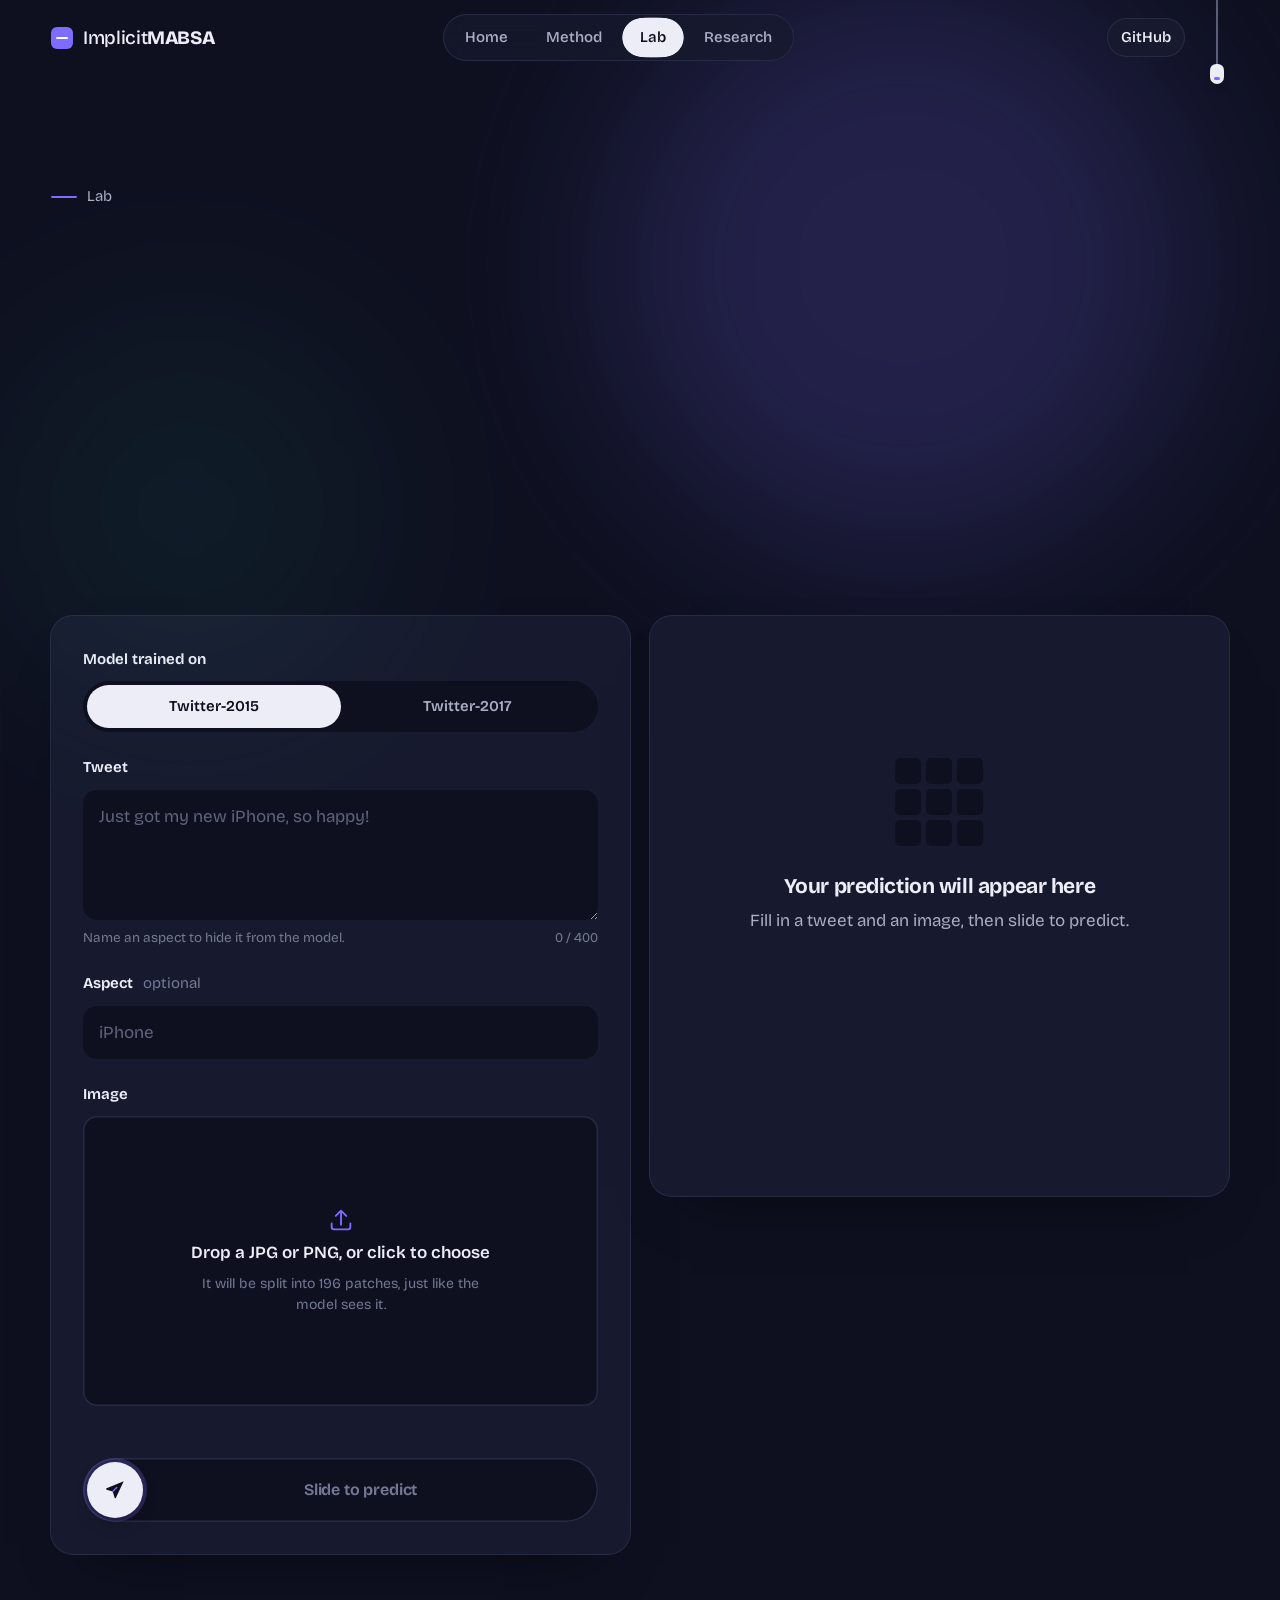
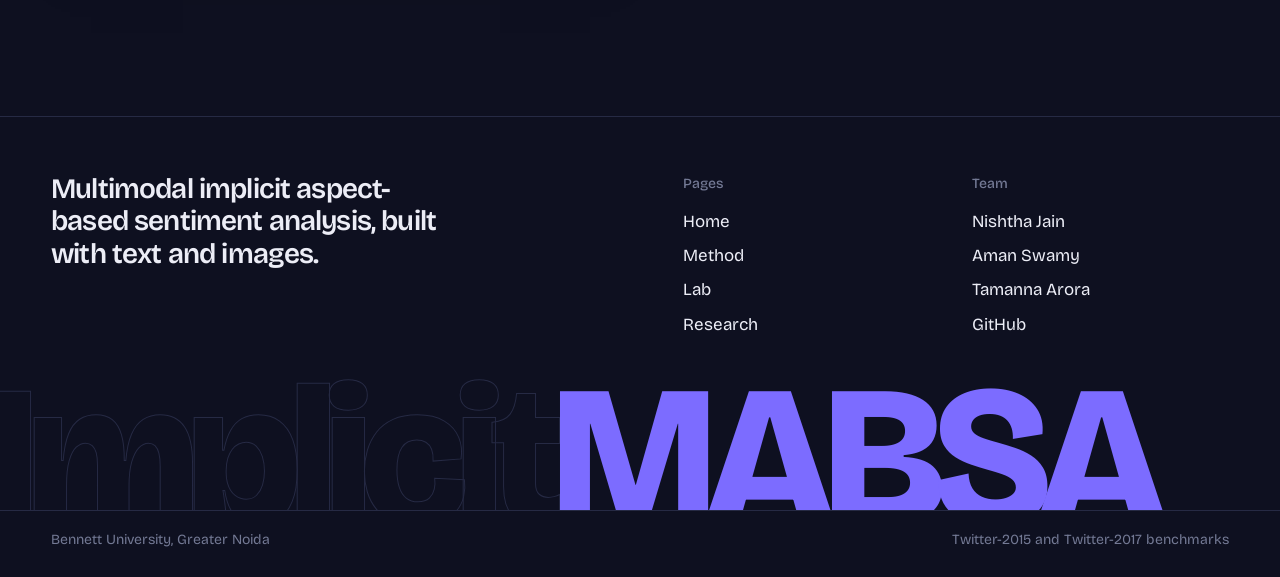
==== app/web/lab.html @ a0cb3e5f "Turn the web UI into a four-page site Home, Method, Lab and Research pages share one stylesheet and " ====
<!doctype html>
<html lang="en">
<head>
  <meta charset="utf-8">
  <meta name="viewport" content="width=device-width, initial-scale=1">
  <title>Lab — ImplicitMABSA</title>
  <meta name="description" content="Run the ImplicitMABSA models on your own tweet and photo.">
  <link rel="preconnect" href="https://fonts.googleapis.com">
  <link rel="preconnect" href="https://fonts.gstatic.com" crossorigin>
  <link href="https://fonts.googleapis.com/css2?family=Bricolage+Grotesque:opsz,wght@12..96,300..800&family=JetBrains+Mono:wght@400;600&display=swap" rel="stylesheet">
  <link rel="stylesheet" href="style.css">
  <script>
    (function () {
      var d = document.documentElement; d.classList.add('js');
      try { if (localStorage.getItem('imabsa-theme') === 'light') d.dataset.theme = 'light'; } catch (e) {}
      try {
        if (!matchMedia('(prefers-reduced-motion: reduce)').matches &&
            (sessionStorage.getItem('imabsa-nav') || !sessionStorage.getItem('imabsa-seen'))) d.classList.add('arriving');
      } catch (e) {}
    })();
  </script>
  <link rel="icon" href="data:image/svg+xml,%3Csvg xmlns='http://www.w3.org/2000/svg' viewBox='0 0 16 16'%3E%3Crect width='16' height='16' rx='3' fill='%237C6CFF'/%3E%3Crect x='3' y='7' width='10' height='2' fill='white'/%3E%3C/svg%3E">
</head>
<body data-page="lab">
  <div class="curtain" id="curtain" aria-hidden="true"></div>
  <div class="curtain-label" aria-hidden="true"><strong id="curtainName">Lab</strong><span id="curtainSub">reading 196 patches</span></div>

  <svg width="0" height="0" style="position:absolute" aria-hidden="true">
    <filter id="goo"><feGaussianBlur in="SourceGraphic" stdDeviation="6" result="b"/><feColorMatrix in="b" mode="matrix" values="1 0 0 0 0  0 1 0 0 0  0 0 1 0 0  0 0 0 20 -9" result="g"/><feComposite in="SourceGraphic" in2="g" operator="atop"/></filter>
  </svg>

  <header class="bar">
    <a class="wordmark" href="index.html" aria-label="ImplicitMABSA home"><span class="wordmark-mark" aria-hidden="true"></span><span>Implicit<b>MABSA</b></span></a>
    <nav class="bar-nav" id="nav" aria-label="Pages">
      <div class="goo" aria-hidden="true"><i class="blob blob-a"></i><i class="blob blob-b"></i></div>
      <a href="index.html" data-page="home">Home</a>
      <a href="method.html" data-page="method">Method</a>
      <a href="lab.html" data-page="lab">Lab</a>
      <a href="research.html" data-page="research">Research</a>
    </nav>
    <div class="bar-end">
      <a class="bar-gh" href="https://github.com/Nishtha027/ImplicitMABSA" target="_blank" rel="noopener">GitHub</a>
      <button class="menu-btn" id="menuBtn" type="button" aria-label="Open menu" aria-expanded="false" aria-controls="mobileMenu"><i></i><i></i><i></i></button>
    </div>
    <button class="cord" id="cord" type="button" aria-label="Switch theme">
      <svg class="cord-line" width="40" height="120" viewBox="0 0 40 120" aria-hidden="true"><path id="cordPath" d="M20 0 L20 70"/></svg>
      <span class="cord-knob" id="cordKnob" aria-hidden="true"></span>
    </button>
  </header>
  <div class="mobile-menu" id="mobileMenu" hidden>
    <a href="index.html" data-page="home">Home</a>
    <a href="method.html" data-page="method">Method</a>
    <a href="lab.html" data-page="lab">Lab</a>
    <a href="research.html" data-page="research">Research</a>
    <a href="https://github.com/Nishtha027/ImplicitMABSA" target="_blank" rel="noopener">GitHub</a>
    <button type="button" class="mm-theme" id="mmTheme">Switch theme</button>
  </div>

  <main>
    <section class="page-head wrap">
      <div class="aurora" aria-hidden="true"><i></i><i></i></div>
      <div class="lab-head">
        <div>
          <span class="kicker">Lab</span>
          <h1 class="display reveal"><span class="ln"><span>Try it on</span></span><span class="ln"><span>your tweet.</span></span></h1>
          <p class="lede rise">Paste a tweet, add the photo that came with it, and optionally name what it is about. Or pick an example card to fill everything in.</p>
        </div>
        <div class="rise">
          <div class="fan" id="fan" role="list" aria-label="Example tweets"></div>
          <p class="fan-caption">Examples, click one</p>
        </div>
      </div>
    </section>

    <section class="wrap" aria-label="Prediction tool">
      <div class="lab-grid">
        <form class="panel form" id="form" novalidate>
          <fieldset class="field">
            <legend class="field-label">Model trained on</legend>
            <div class="seg" id="seg" role="radiogroup">
              <label><input type="radio" name="dataset" value="twitter2015" checked><span>Twitter-2015</span></label>
              <label><input type="radio" name="dataset" value="twitter2017"><span>Twitter-2017</span></label>
              <i class="seg-thumb" aria-hidden="true"></i>
            </div>
          </fieldset>

          <div class="field">
            <label class="field-label" for="tweet">Tweet</label>
            <div class="tweet-wrap">
              <div class="tweet-mirror" id="tweetMirror" aria-hidden="true"></div>
              <textarea id="tweet" name="tweet" rows="4" maxlength="400" required placeholder="Just got my new iPhone, so happy!"></textarea>
            </div>
            <div class="field-foot">
              <span id="maskHint" class="hint">Name an aspect to hide it from the model.</span>
              <span id="count" class="hint count">0 / 400</span>
            </div>
          </div>

          <div class="field">
            <label class="field-label" for="aspect">Aspect <span class="opt">optional</span></label>
            <input id="aspect" name="aspect" type="text" autocomplete="off" placeholder="iPhone">
          </div>

          <div class="field">
            <span class="field-label" id="imgLabel">Image</span>
            <label class="drop" id="drop" for="image" aria-labelledby="imgLabel">
              <input id="image" name="image" type="file" accept="image/png,image/jpeg" required>
              <div class="drop-empty" id="dropEmpty">
                <svg viewBox="0 0 24 24" width="28" height="28" aria-hidden="true"><path d="M12 16V4m0 0-4.5 4.5M12 4l4.5 4.5M4 15v3a2 2 0 0 0 2 2h12a2 2 0 0 0 2-2v-3" fill="none" stroke="currentColor" stroke-width="1.6" stroke-linecap="round" stroke-linejoin="round"/></svg>
                <span class="drop-main">Drop a JPG or PNG, or click to choose</span>
                <span class="drop-sub">It will be split into 196 patches, just like the model sees it.</span>
              </div>
              <div class="drop-full" id="dropFull" hidden>
                <div class="patches patches-live" id="livePatches"></div>
                <div class="scan" aria-hidden="true"></div>
              </div>
            </label>
            <div class="field-foot">
              <span class="hint" id="fileName"></span>
              <button type="button" class="link-btn" id="clearImg" hidden>Remove image</button>
            </div>
          </div>

          <div class="swipe" id="swipe" role="button" tabindex="0" aria-label="Predict">
            <div class="swipe-fill"></div>
            <span class="swipe-text" id="swipeText">Slide to predict</span>
            <div class="swipe-knob" id="swipeKnob">
              <svg class="plane" id="plane" viewBox="0 0 24 24" width="22" height="22" aria-hidden="true">
                <path d="M21.5 2.5 2.8 10.2c-.7.3-.7 1.3.1 1.5l6.6 2 2 6.6c.2.8 1.2.9 1.5.1L21.5 2.5Z" fill="currentColor"/>
                <path d="m9.5 13.7 4.4-4.4" stroke="var(--ultra)" stroke-width="1.6" stroke-linecap="round"/>
              </svg>
            </div>
          </div>
          <button type="submit" class="sr-only" tabindex="-1">Predict</button>
          <p class="form-error" id="formError" role="alert" hidden></p>
        </form>

        <section class="panel results" id="results" aria-live="polite" aria-labelledby="resTitle">
          <h2 id="resTitle" class="sr-only">Prediction</h2>
          <div class="state state-empty" id="stEmpty">
            <div class="empty-art" aria-hidden="true"><span></span><span></span><span></span><span></span><span></span><span></span><span></span><span></span><span></span></div>
            <p class="empty-title">Your prediction will appear here</p>
            <p class="empty-sub">Fill in a tweet and an image, then slide to predict.</p>
          </div>
          <div class="state state-loading" id="stLoading" hidden>
            <div class="ring-wrap">
              <svg class="ring" viewBox="0 0 120 120" aria-hidden="true"><circle class="ring-bg" cx="60" cy="60" r="52"/><circle class="ring-fg" id="ringFg" cx="60" cy="60" r="52"/></svg>
              <span class="ring-pct" id="ringPct">0%</span>
            </div>
            <ul class="checklist" id="checklist">
              <li><svg viewBox="0 0 24 24" aria-hidden="true"><circle cx="12" cy="12" r="10"/><path d="m7.5 12.5 3 3 6-6.5"/></svg>Hiding the aspect</li>
              <li><svg viewBox="0 0 24 24" aria-hidden="true"><circle cx="12" cy="12" r="10"/><path d="m7.5 12.5 3 3 6-6.5"/></svg>Reading the words</li>
              <li><svg viewBox="0 0 24 24" aria-hidden="true"><circle cx="12" cy="12" r="10"/><path d="m7.5 12.5 3 3 6-6.5"/></svg>Reading 196 image patches</li>
              <li><svg viewBox="0 0 24 24" aria-hidden="true"><circle cx="12" cy="12" r="10"/><path d="m7.5 12.5 3 3 6-6.5"/></svg>Fusing and predicting</li>
            </ul>
          </div>
          <div class="state state-error" id="stError" hidden>
            <p class="error-title">The prediction did not go through</p>
            <p class="error-msg" id="errMsg"></p>
            <button type="button" class="btn btn-quiet" id="retry" data-magnetic><span>Try again</span></button>
          </div>
          <div class="state state-done" id="stDone" hidden>
            <div class="seen">
              <span class="res-label">What the model read</span>
              <p class="seen-text" id="seenText"></p>
              <p class="seen-note" id="seenNote"></p>
            </div>
            <div class="verdict">
              <div class="verdict-main">
                <span class="res-label">Sentiment toward the aspect</span>
                <p class="verdict-word" id="sentWord">positive</p>
                <p class="verdict-conf" id="sentConf"></p>
              </div>
              <div class="bars" id="sentBars"></div>
            </div>
            <div class="verdict">
              <div class="verdict-main">
                <span class="res-label">Type of the hidden aspect</span>
                <p class="verdict-word verdict-word-sm" id="typeWord">person</p>
                <p class="verdict-conf" id="typeConf"></p>
              </div>
              <div class="bars" id="typeBars"></div>
            </div>
            <dl class="models" id="modelsInfo"></dl>
          </div>
        </section>
      </div>
    </section>
  </main>

  <footer class="foot">
    <div class="foot-top wrap">
      <p class="foot-lede">Multimodal implicit aspect-based sentiment analysis, built with text and images.</p>
      <div><h4>Pages</h4><ul><li><a href="index.html">Home</a></li><li><a href="method.html">Method</a></li><li><a href="lab.html">Lab</a></li><li><a href="research.html">Research</a></li></ul></div>
      <div><h4>Team</h4><ul><li>Nishtha Jain</li><li>Aman Swamy</li><li>Tamanna Arora</li><li><a href="https://github.com/Nishtha027/ImplicitMABSA" target="_blank" rel="noopener">GitHub</a></li></ul></div>
    </div>
    <span class="foot-word" aria-hidden="true">Implicit<b>MABSA</b></span>
    <div class="foot-base wrap"><span>Bennett University, Greater Noida</span><span>Twitter-2015 and Twitter-2017 benchmarks</span></div>
  </footer>

  <script src="script.js"></script>
</body>
</html>
---- app/web/style.css ----
/* ImplicitMABSA — web UI (multi-page)
   Dark ink by default, fog-paper light theme, one ultramarine "mask" colour, three sentiment colours. */
:root {
  --fog: #0E1020;
  --fog-2: #121427;
  --paper: #171A2E;
  --ink: #ECEDF6;
  --on-ink: #0E1020;
  --ink-2: #A9ADC4;
  --ink-3: #737994;
  --line: #262A44;
  --ultra: #7C6CFF;
  --ultra-deep: #3D2BFF;
  --ultra-soft: rgba(124, 108, 255, .18);
  --pos: #2CC79F;
  --neu: #80869F;
  --neg: #FF6B6F;
  --neg-soft: rgba(255, 107, 111, .12);
  --patch-void: #1E2138;
  --glow: rgba(124, 108, 255, .35);
  --shadow: 0 30px 60px -40px rgba(0, 0, 0, .8);

  --font: "Bricolage Grotesque", ui-sans-serif, system-ui, -apple-system, "Segoe UI", sans-serif;
  --mono: "JetBrains Mono", ui-monospace, "Cascadia Code", Consolas, monospace;
  --r-lg: 22px;
  --r-md: 14px;
  --r-sm: 8px;
  --ease: cubic-bezier(.2, .8, .2, 1);
  --ease-io: cubic-bezier(.76, 0, .24, 1);
  --spring: cubic-bezier(.34, 1.56, .64, 1);
  --gutter: clamp(18px, 4vw, 64px);
  --maxw: 1440px;
  color-scheme: dark;
}
:root[data-theme="light"] {
  --fog: #ECEEF3;
  --fog-2: #E3E6EE;
  --paper: #FFFFFF;
  --ink: #14172B;
  --on-ink: #FFFFFF;
  --ink-2: #555B74;
  --ink-3: #8A90A6;
  --line: #D9DDE7;
  --ultra: #3D2BFF;
  --ultra-soft: #E6E3FF;
  --pos: #0E9F7E;
  --neu: #8A90A6;
  --neg: #E5484D;
  --neg-soft: #FDF0F0;
  --patch-void: #F1F2F7;
  --glow: rgba(61, 43, 255, .18);
  --shadow: 0 30px 60px -45px rgba(20, 23, 43, .35);
  color-scheme: light;
}

*, *::before, *::after { box-sizing: border-box; }
[hidden] { display: none !important; }
html { scroll-behavior: smooth; -webkit-text-size-adjust: 100%; }
body {
  margin: 0; font-family: var(--font); font-size: 17px; line-height: 1.55;
  color: var(--ink); background: var(--fog); -webkit-font-smoothing: antialiased; overflow-x: hidden;
}
::selection { background: var(--ultra); color: #fff; }
a { color: inherit; }
button { font: inherit; color: inherit; }
.sr-only { position: absolute; width: 1px; height: 1px; overflow: hidden; clip: rect(0 0 0 0); white-space: nowrap; }
:focus-visible { outline: 2px solid var(--ultra); outline-offset: 3px; border-radius: 6px; }
main { overflow-x: clip; } /* clip the drifting glow without breaking sticky panels */
.wrap { max-width: var(--maxw); margin: 0 auto; padding-left: var(--gutter); padding-right: var(--gutter); }

/* theme switch: eclipse reveal */
::view-transition-old(root), ::view-transition-new(root) { animation: none; mix-blend-mode: normal; }
::view-transition-new(root) { z-index: 2; }

@keyframes jelly { 0% { transform: scale(1, 1); } 30% { transform: scale(1.12, .88); } 45% { transform: scale(.92, 1.08); } 65% { transform: scale(1.04, .96); } 100% { transform: scale(1, 1); } }
.jelly { animation: jelly .55s var(--ease); }
@keyframes fade { from { opacity: 0; transform: translateY(14px); } to { opacity: 1; transform: none; } }

/* ambient glow, slowly drifting behind each page hero */
.aurora { position: absolute; inset: -20% -10% auto; height: 120vh; pointer-events: none; z-index: 0; overflow: hidden; }
.aurora i { position: absolute; border-radius: 50%; filter: blur(90px); opacity: .55; background: var(--glow); }
.aurora i:nth-child(1) { width: 46vw; height: 46vw; left: 48%; top: 8%; animation: drift 22s ease-in-out infinite alternate; }
.aurora i:nth-child(2) { width: 30vw; height: 30vw; left: 8%; top: 40%; background: rgba(44, 199, 159, .12); animation: drift 28s ease-in-out infinite alternate-reverse; }
@keyframes drift { to { transform: translate(-8vw, 6vh) scale(1.15); } }

/* ---------- page curtain: the screen dissolves into 196 patches ---------- */
.curtain { position: fixed; inset: 0; z-index: 100; pointer-events: none; display: grid; grid-template-columns: repeat(14, 1fr); grid-template-rows: repeat(14, 1fr); }
.curtain i { background: var(--ultra-deep); transform: scale(0); transition: transform .5s var(--ease-io); transition-delay: var(--d, 0s); }
:root[data-theme="light"] .curtain i { background: var(--ultra); }
.curtain i:nth-child(3n) { background-color: color-mix(in srgb, var(--ultra-deep) 88%, #000); }
.curtain.cover i, html.arriving .curtain i { transform: scale(1.04); }
html.arriving .curtain i { transition: none; }
html.arriving .curtain { background: var(--ultra-deep); }
:root[data-theme="light"].arriving .curtain { background: var(--ultra); }
.curtain-label {
  position: fixed; inset: 0; z-index: 101; display: grid; place-content: center; justify-items: center; gap: 12px;
  color: #fff; pointer-events: none; opacity: 0; transition: opacity .3s;
}
.curtain.cover + .curtain-label, html.arriving .curtain-label { opacity: 1; }
.curtain-label strong { font-size: clamp(3rem, 9vw, 8rem); line-height: 1; letter-spacing: -.05em; font-weight: 760; }
.curtain-label span { font-family: var(--mono); font-size: 14px; opacity: .75; font-variant-numeric: tabular-nums; }
html.covering, html.arriving { overflow: hidden; }

/* ---------- top bar ---------- */
.bar {
  position: fixed; top: 0; left: 0; right: 0; z-index: 50;
  display: grid; grid-template-columns: 1fr auto 1fr; align-items: center; gap: 16px;
  padding: 14px calc(var(--gutter) + 44px) 14px var(--gutter);
  transition: background .3s, border-color .3s, transform .5s var(--ease);
  border-bottom: 1px solid transparent;
}
.bar.scrolled { background: color-mix(in srgb, var(--fog) 78%, transparent); backdrop-filter: saturate(1.4) blur(16px); -webkit-backdrop-filter: saturate(1.4) blur(16px); border-bottom-color: var(--line); }
.bar.hide { transform: translateY(-110%); }
.wordmark { display: inline-flex; align-items: center; gap: 10px; text-decoration: none; font-size: 19px; letter-spacing: -.02em; font-weight: 500; justify-self: start; }
.wordmark b { font-weight: 800; }
.wordmark-mark { width: 22px; height: 22px; border-radius: 6px; background: var(--ultra); position: relative; flex: none; transition: transform .6s var(--spring); }
.wordmark:hover .wordmark-mark { transform: rotate(90deg); }
.wordmark-mark::after { content: ""; position: absolute; left: 5px; right: 5px; top: 10px; height: 2px; background: #fff; border-radius: 2px; }

.bar-nav { position: relative; display: flex; gap: 2px; padding: 4px; border-radius: 999px; background: color-mix(in srgb, var(--paper) 70%, transparent); box-shadow: inset 0 0 0 1px var(--line); backdrop-filter: blur(12px); -webkit-backdrop-filter: blur(12px); }
.bar-nav a { position: relative; z-index: 1; text-decoration: none; font-size: 15px; font-weight: 550; color: var(--ink-2); padding: 8px 18px; border-radius: 999px; transition: color .35s var(--ease); white-space: nowrap; }
.bar-nav a:hover { color: var(--ink); }
.bar-nav a.lit { color: var(--on-ink); }
.goo { position: absolute; inset: 0; filter: url(#goo); pointer-events: none; }
.blob { position: absolute; top: 4px; height: calc(100% - 8px); left: var(--x, 0); width: var(--w, 0); border-radius: 999px; background: var(--ink); opacity: var(--o, 0); }
.blob-a { transition: left .45s var(--spring), width .45s var(--spring), opacity .3s; }
.blob-b { transition: left .8s var(--ease) .05s, width .8s var(--ease) .05s, opacity .3s; }

.bar-end { justify-self: end; display: flex; align-items: center; gap: 8px; }
.bar-gh { text-decoration: none; font-size: 15px; font-weight: 550; padding: 8px 14px; border-radius: 999px; background: var(--paper); box-shadow: inset 0 0 0 1px var(--line); transition: box-shadow .2s; }
.bar-gh:hover { box-shadow: inset 0 0 0 1px var(--ink); }

.menu-btn { display: none; position: relative; width: 42px; height: 42px; border: 0; border-radius: 50%; background: var(--paper); box-shadow: inset 0 0 0 1px var(--line); cursor: pointer; }
.menu-btn i { position: absolute; left: 12px; right: 12px; height: 2px; border-radius: 2px; background: var(--ink); transition: transform .45s var(--spring), opacity .2s, top .3s var(--ease); }
.menu-btn i:nth-child(1) { top: 14px; } .menu-btn i:nth-child(2) { top: 20px; } .menu-btn i:nth-child(3) { top: 26px; }
.menu-btn[aria-expanded="true"] i:nth-child(1) { top: 20px; transform: rotate(45deg); }
.menu-btn[aria-expanded="true"] i:nth-child(2) { opacity: 0; transform: scaleX(0); }
.menu-btn[aria-expanded="true"] i:nth-child(3) { top: 20px; transform: rotate(-45deg); }
.mobile-menu { position: fixed; z-index: 49; top: 70px; left: 12px; right: 12px; padding: 10px; display: grid; gap: 2px; border-radius: var(--r-lg); background: var(--paper); box-shadow: 0 0 0 1px var(--line), var(--shadow); transform-origin: top right; animation: menuIn .4s var(--spring); }
@keyframes menuIn { from { opacity: 0; transform: scale(.9) translateY(-8px); } }
.mobile-menu a, .mm-theme { display: block; text-align: left; text-decoration: none; padding: 14px 16px; border-radius: var(--r-md); font-size: 20px; font-weight: 600; letter-spacing: -.02em; background: none; border: 0; cursor: pointer; }
.mobile-menu a:hover, .mm-theme:hover { background: var(--fog); }
.mobile-menu a.lit { color: var(--ultra); }

/* pull cord lamp */
.cord { position: absolute; top: 0; right: calc(var(--gutter) - 8px); width: 40px; height: 120px; padding: 0; border: 0; background: none; cursor: grab; touch-action: none; }
.cord:active { cursor: grabbing; }
.cord-line { position: absolute; inset: 0; overflow: visible; pointer-events: none; }
.cord-line path { fill: none; stroke: var(--ink-3); stroke-width: 1.5; stroke-linecap: round; }
.cord-knob { position: absolute; left: 13px; top: 0; width: 14px; height: 20px; border-radius: 7px 7px 8px 8px; background: var(--ink); box-shadow: 0 4px 10px -2px rgba(0, 0, 0, .3); transform: translateY(64px); pointer-events: none; }
.cord-knob::after { content: ""; position: absolute; left: 4px; right: 4px; bottom: 4px; height: 3px; border-radius: 2px; background: var(--ultra); }
.cord:focus-visible { outline: none; }
.cord:focus-visible .cord-knob { outline: 2px solid var(--ultra); outline-offset: 3px; }

/* ---------- buttons ---------- */
.btn { position: relative; display: inline-flex; align-items: center; justify-content: center; gap: 10px; font: 600 16px/1 var(--font); letter-spacing: -.01em; padding: 17px 26px; border-radius: 999px; border: 0; cursor: pointer; text-decoration: none; transition: box-shadow .3s, background .2s, color .3s; will-change: transform; }
.btn > span { display: inline-block; transition: transform .3s var(--ease); pointer-events: none; }
.btn-primary { background: var(--ink); color: var(--on-ink); box-shadow: 0 10px 40px -12px var(--glow); isolation: isolate; overflow: hidden; }
.btn-primary::before { content: ""; position: absolute; inset: 0; z-index: -1; background: var(--ultra); transform: scale(0); border-radius: 50%; transition: transform .5s var(--ease); }
.btn-primary:hover::before { transform: scale(1.6); }
.btn-primary:hover { color: #fff; }
.btn-quiet { background: transparent; color: var(--ink); box-shadow: inset 0 0 0 1.5px var(--line); }
.btn-quiet:hover { box-shadow: inset 0 0 0 1.5px var(--ink); }
.arrow { width: 18px; height: 18px; flex: none; }

/* ---------- type ---------- */
.display { margin: 0; font-weight: 750; letter-spacing: -.045em; line-height: .94; font-variation-settings: "opsz" 96; }
.section-title { margin: 0 0 18px; font-size: clamp(2.2rem, 4.6vw, 4.2rem); line-height: 1; letter-spacing: -.04em; font-weight: 730; max-width: 16ch; }
.lede { color: var(--ink-2); font-size: clamp(17px, 1.3vw, 20px); max-width: 52ch; margin: 0; }
.kicker { display: inline-flex; align-items: center; gap: 10px; font-size: 15px; color: var(--ink-2); margin-bottom: 22px; }
.kicker::before { content: ""; width: 26px; height: 2px; border-radius: 2px; background: var(--ultra); }

/* split-line reveal for big titles */
.reveal .ln { display: block; overflow: hidden; padding-bottom: .08em; margin-bottom: -.08em; }
.reveal .ln > span { display: inline-block; transform: translateY(105%); transition: transform 1s var(--ease); }
.reveal.in .ln > span { transform: none; }
.reveal .ln:nth-child(2) > span { transition-delay: .08s; }
.reveal .ln:nth-child(3) > span { transition-delay: .16s; }
.rise { opacity: 0; transform: translateY(24px); transition: opacity .9s var(--ease), transform .9s var(--ease); }
.rise.in { opacity: 1; transform: none; }

/* ---------- page heads (inner pages) ---------- */
.page-head { position: relative; padding-top: clamp(130px, 20vh, 200px); padding-bottom: clamp(40px, 8vh, 80px); }
.page-head .display { font-size: clamp(3rem, 8vw, 8.4rem); max-width: 12ch; position: relative; z-index: 1; }
.page-head .lede { margin-top: 28px; position: relative; z-index: 1; }

/* ---------- HOME: hero ---------- */
.hero { position: relative; min-height: 100svh; display: flex; flex-direction: column; justify-content: center; padding-top: 100px; }
.hero-grid { position: relative; z-index: 1; display: grid; grid-template-columns: minmax(0, 1.2fr) minmax(0, .8fr); gap: clamp(32px, 5vw, 96px); align-items: center; width: 100%; }
.hero-title { font-size: clamp(3rem, 5.7vw, 7rem); margin: 0 0 30px; }
.hero-title .ln { white-space: nowrap; }
.mask-word { display: inline-block; position: relative; min-width: 3.2ch; padding: 0 .14em; margin: 0 .02em; border-radius: .14em; color: var(--ultra); font-family: var(--mono); font-weight: 600; font-size: .74em; letter-spacing: -.04em; vertical-align: .08em; background: var(--ultra-soft); box-shadow: inset 0 0 0 .04em var(--ultra); transition: background .35s, color .35s; }
.mask-word.is-masked { background: var(--ultra); color: #fff; }
.hero-lede { max-width: 44ch; font-size: clamp(17px, 1.3vw, 20px); color: var(--ink-2); margin: 0 0 38px; }
.hero-actions { display: flex; gap: 12px; flex-wrap: wrap; }
.hero-foot { position: relative; z-index: 1; display: flex; justify-content: space-between; align-items: end; gap: 24px; margin-top: clamp(40px, 7vh, 80px); padding-bottom: 32px; color: var(--ink-3); font-size: 14px; }
.scroll-cue { display: inline-flex; align-items: center; gap: 12px; }
.scroll-cue i { width: 22px; height: 34px; border-radius: 12px; box-shadow: inset 0 0 0 1.5px var(--ink-3); position: relative; }
.scroll-cue i::after { content: ""; position: absolute; left: 50%; top: 7px; width: 3px; height: 7px; margin-left: -1.5px; border-radius: 2px; background: var(--ultra); animation: cue 1.8s var(--ease) infinite; }
@keyframes cue { 0% { transform: translateY(0); opacity: 1; } 70% { transform: translateY(12px); opacity: 0; } 100% { opacity: 0; } }
.js .hero .rise { transition-delay: .5s; }
.js .hero .hero-actions.rise { transition-delay: .65s; }

/* demo card */
.demo { margin: 0; justify-self: end; width: 100%; max-width: 460px; perspective: 1200px; }
.demo-card { background: color-mix(in srgb, var(--paper) 92%, transparent); border-radius: var(--r-lg); padding: 20px; box-shadow: 0 0 0 1px var(--line), 0 50px 100px -40px rgba(0, 0, 0, .55), 0 0 80px -30px var(--glow); transform-style: preserve-3d; transition: transform .6s var(--ease); backdrop-filter: blur(8px); }
.demo figcaption { margin-top: 14px; font-size: 13px; color: var(--ink-3); text-align: center; }
.demo-head { display: flex; align-items: center; gap: 10px; margin-bottom: 12px; }
.avatar { width: 38px; height: 38px; border-radius: 50%; background: conic-gradient(from 200deg, #F7C948, #E5484D, #3D2BFF, #0E9F7E, #F7C948); flex: none; }
.demo-name { font-weight: 700; font-size: 15px; line-height: 1.2; }
.demo-handle { color: var(--ink-3); font-size: 14px; line-height: 1.2; }
.demo-tweet { min-height: 3.2em; margin: 0 0 14px; font-size: 17px; line-height: 1.45; }
.caret { display: inline-block; width: 2px; height: 1.05em; background: var(--ultra); vertical-align: -.15em; margin-left: 1px; animation: blink 1s steps(1) infinite; }
@keyframes blink { 50% { opacity: 0; } }
.aspect-span { border-radius: 6px; padding: 0 2px; transition: background .3s, box-shadow .3s; }
.aspect-span.is-target { background: var(--ultra-soft); box-shadow: inset 0 -2px 0 var(--ultra); }
.tok-mask, .mask-chip { display: inline-block; font-family: var(--mono); font-size: .82em; font-weight: 600; color: #fff; background: var(--ultra); padding: .05em .45em; border-radius: 6px; vertical-align: .05em; }
.mask-chip { animation: pop .5s var(--spring); }
@keyframes pop { from { transform: scale(.4); opacity: 0; } to { transform: none; opacity: 1; } }
.demo-photo { position: relative; border-radius: var(--r-md); overflow: hidden; aspect-ratio: 1; background: var(--patch-void); }
.patches { position: absolute; inset: 0; display: grid; grid-template-columns: repeat(14, 1fr); grid-template-rows: repeat(14, 1fr); transition: gap .6s var(--ease); }
.patch { border-radius: 1px; transform: translate(var(--dx, 0), var(--dy, 0)) rotate(var(--rot, 0)) scale(var(--s, 1)); opacity: var(--o, 1); transition: transform 1.1s var(--ease), opacity .8s var(--ease), filter .4s; transition-delay: var(--d, 0s); }
.patch-void { background: var(--patch-void); }
.patches.scatter .patch { --dx: var(--sx); --dy: var(--sy); --rot: var(--sr); --s: .3; --o: 0; }
.patches.gridded { gap: 2px; }
.patch.hot { filter: brightness(1.18) saturate(1.2); box-shadow: inset 0 0 0 2px var(--ultra); }
.scan { position: absolute; left: 0; right: 0; top: 0; height: 30%; background: linear-gradient(to bottom, transparent, rgba(124, 108, 255, .3) 70%, rgba(124, 108, 255, .95) 98%, transparent); transform: translateY(-110%); opacity: 0; pointer-events: none; }
.scanning .scan { opacity: 1; animation: sweep 1.6s var(--ease) infinite; }
@keyframes sweep { to { transform: translateY(380%); } }
.demo-out { margin-top: 16px; display: grid; gap: 8px; }
.demo-row { display: grid; grid-template-columns: 70px 1fr 40px; align-items: center; gap: 10px; font-size: 14px; color: var(--ink-2); }
.demo-row i { height: 8px; border-radius: 99px; background: var(--fog); overflow: hidden; }
.demo-row b { display: block; height: 100%; width: 0; border-radius: inherit; background: var(--neu); transition: width 1s var(--ease); }
.demo-row:first-child b { background: var(--pos); }
.demo-row:first-child span, .demo-row:first-child em { color: var(--ink); font-weight: 650; }
.demo-row em { font-style: normal; text-align: right; font-variant-numeric: tabular-nums; }
.demo-type { margin-top: 4px; font-size: 14px; color: var(--ink-2); opacity: 0; transform: translateY(6px); transition: .6s var(--ease); }
.demo-type strong { color: var(--ultra); }
.demo-out.show .demo-type { opacity: 1; transform: none; }

/* ---------- HOME: marquee of masked tweets ---------- */
.marquee { position: relative; padding: 28px 0; border-top: 1px solid var(--line); border-bottom: 1px solid var(--line); overflow: hidden; display: grid; gap: 14px; mask-image: linear-gradient(90deg, transparent, #000 10%, #000 90%, transparent); -webkit-mask-image: linear-gradient(90deg, transparent, #000 10%, #000 90%, transparent); }
.marquee-row { display: flex; gap: 14px; width: max-content; animation: slide 60s linear infinite; }
.marquee-row.rev { animation-direction: reverse; animation-duration: 70s; }
.marquee:hover .marquee-row { animation-play-state: paused; }
@keyframes slide { to { transform: translateX(-50%); } }
.mq { display: inline-flex; align-items: center; gap: 8px; padding: 12px 18px; border-radius: 999px; background: var(--paper); box-shadow: inset 0 0 0 1px var(--line); font-size: 16px; white-space: nowrap; color: var(--ink-2); transition: color .3s, box-shadow .3s; }
.mq:hover { color: var(--ink); box-shadow: inset 0 0 0 1px var(--ultra); }
.mq .dot { width: 8px; height: 8px; border-radius: 50%; background: var(--c); }

/* ---------- HOME: statement that lights up word by word ---------- */
.statement { padding-top: clamp(100px, 18vh, 200px); padding-bottom: clamp(100px, 18vh, 200px); }
.lit-text { font-size: clamp(2rem, 4.4vw, 4.4rem); line-height: 1.08; letter-spacing: -.035em; font-weight: 680; max-width: 22ch; margin: 0; }
.lit-text .w { opacity: .14; transition: opacity .25s linear; }
.lit-text .w.on { opacity: 1; }
.lit-text .tok-mask { font-size: .6em; vertical-align: .15em; }

/* ---------- HOME: chapters index ---------- */
.chapters { list-style: none; margin: 48px 0 0; padding: 0; border-top: 1px solid var(--line); }
.chapter-link { position: relative; display: grid; grid-template-columns: 90px minmax(0, 1fr) minmax(0, 1fr) 64px; gap: 24px; align-items: center; padding: clamp(26px, 4vh, 44px) 20px; border-bottom: 1px solid var(--line); text-decoration: none; overflow: hidden; isolation: isolate; }
.chapter-link::before { content: ""; position: absolute; inset: 0; z-index: -1; background: var(--ultra); transform: scaleY(0); transform-origin: bottom; transition: transform .6s var(--ease-io); }
.chapter-link:hover::before, .chapter-link:focus-visible::before { transform: scaleY(1); transform-origin: top; }
.chapter-link:hover, .chapter-link:focus-visible { color: #fff; }
.ch-num { font-family: var(--mono); font-size: 14px; color: var(--ink-3); transition: color .4s; }
.ch-title { font-size: clamp(2.2rem, 5.4vw, 5.2rem); line-height: 1; font-weight: 740; letter-spacing: -.045em; transition: transform .6s var(--ease); }
.ch-desc { color: var(--ink-2); max-width: 36ch; transition: color .4s; }
.chapter-link:hover .ch-num, .chapter-link:hover .ch-desc { color: rgba(255, 255, 255, .85); }
.chapter-link:hover .ch-title { transform: translateX(16px); }
.ch-go { width: 64px; height: 64px; border-radius: 50%; display: grid; place-items: center; box-shadow: inset 0 0 0 1.5px var(--line); transition: transform .6s var(--spring), background .4s, box-shadow .4s, color .4s; }
.chapter-link:hover .ch-go { transform: rotate(-45deg); background: #fff; color: var(--ultra-deep); box-shadow: none; }

/* ---------- CTA band ---------- */
.cta { position: relative; margin-top: clamp(100px, 16vh, 180px); padding: clamp(60px, 10vh, 110px) clamp(24px, 5vw, 80px); border-radius: 32px; overflow: hidden; background: var(--ultra-deep); color: #fff; isolation: isolate; }
.cta-grid { position: absolute; inset: 0; z-index: -1; display: grid; grid-template-columns: repeat(28, 1fr); opacity: .35; }
.cta-grid i { aspect-ratio: 1; box-shadow: inset 0 0 0 .5px rgba(255, 255, 255, .25); transition: background 1.2s; }
.cta-grid i.on { background: rgba(255, 255, 255, .35); transition: background .1s; }
.cta h2 { margin: 0 0 28px; font-size: clamp(2.6rem, 6.4vw, 6rem); line-height: .95; letter-spacing: -.045em; font-weight: 760; max-width: 14ch; }
.cta .btn-primary { background: #fff; color: var(--ultra-deep); }
.cta .btn-primary::before { background: var(--ink); }
:root[data-theme="dark"] .cta .btn-primary::before, :root:not([data-theme="light"]) .cta .btn-primary::before { background: #0E1020; }
.cta .btn-primary:hover { color: #fff; }

/* ---------- METHOD: scroll story ---------- */
.story { display: grid; grid-template-columns: minmax(0, 1.05fr) minmax(0, .95fr); gap: clamp(32px, 6vw, 110px); align-items: start; }
.stage { position: sticky; top: 12vh; height: 76vh; min-height: 520px; border-radius: 28px; background: var(--paper); box-shadow: 0 0 0 1px var(--line), var(--shadow); padding: clamp(20px, 2.6vw, 36px); display: grid; grid-template-rows: auto auto 1fr auto; gap: 18px; overflow: hidden; }
.stage-rail { display: grid; grid-template-columns: repeat(4, 1fr); gap: 8px; }
.stage-rail span { position: relative; height: 4px; border-radius: 4px; background: var(--fog); overflow: hidden; }
.stage-rail span::after { content: ""; position: absolute; inset: 0; background: var(--ultra); transform: scaleX(var(--p, 0)); transform-origin: left; }
.stage-tweet { font-size: clamp(16px, 1.4vw, 20px); padding: 16px 18px; border-radius: var(--r-md); background: var(--fog); }
.stage .aspect-span { background: var(--ultra-soft); box-shadow: inset 0 -2px 0 var(--ultra); }
.st-mask { display: none; }
.stage[data-step="1"] .st-aspect, .stage[data-step="2"] .st-aspect, .stage[data-step="3"] .st-aspect, .stage[data-step="4"] .st-aspect { display: none; }
.stage:not([data-step="0"]) .st-mask { display: inline-block; }
.stage-body { display: grid; grid-template-columns: 1fr 1fr; gap: 18px; min-height: 0; }
.st-block { border-radius: var(--r-md); background: var(--fog); padding: 16px; display: grid; grid-template-rows: auto 1fr; gap: 12px; opacity: .22; filter: saturate(.3); transition: opacity .6s var(--ease), filter .6s var(--ease), box-shadow .6s; min-height: 0; }
.st-block.on { opacity: 1; filter: none; box-shadow: inset 0 0 0 1.5px var(--ultra); }
.st-block.done { opacity: 1; filter: none; }
.st-label { font-size: 13.5px; color: var(--ink-3); }
.tokens { display: flex; align-items: flex-end; gap: 6px; flex-wrap: wrap; align-content: flex-end; }
.tokens i { flex: 1 1 18px; min-width: 14px; border-radius: 5px; background: var(--ink-3); height: 14px; transition: height .8s var(--spring), background .5s; transition-delay: var(--d); }
.st-block.on .tokens i, .st-block.done .tokens i { height: var(--h); background: var(--ultra); }
.tokens i.m { background: #fff !important; box-shadow: inset 0 0 0 2px var(--ultra); }
.mini-photo { position: relative; aspect-ratio: 1; max-height: 100%; justify-self: center; width: 100%; max-width: 260px; border-radius: 10px; overflow: hidden; background: var(--patch-void); }
.stage-out { display: grid; grid-template-columns: 1fr 1fr; gap: 18px; }
.stage-out .st-block { grid-template-rows: auto auto; }
.st-bars { display: grid; gap: 8px; }
.st-bars div { display: grid; grid-template-columns: 70px 1fr; align-items: center; gap: 8px; font-size: 13px; color: var(--ink-2); }
.st-bars i { height: 8px; border-radius: 9px; background: var(--fog-2); overflow: hidden; }
.st-bars b { display: block; height: 100%; width: 0; background: var(--c, var(--ultra)); border-radius: inherit; transition: width 1s var(--ease) .2s; }
.st-block.on .st-bars b, .st-block.done .st-bars b { width: var(--v); }
.story-steps { padding: 10vh 0 20vh; }
.story-step { min-height: 78vh; display: flex; flex-direction: column; justify-content: center; opacity: .25; transition: opacity .6s var(--ease); }
.story-step.on { opacity: 1; }
.story-step .num { font-family: var(--mono); color: var(--ultra); font-size: 15px; margin-bottom: 14px; }
.story-step h2 { margin: 0 0 16px; font-size: clamp(2rem, 3.6vw, 3.4rem); line-height: 1; letter-spacing: -.04em; font-weight: 730; }
.story-step p { color: var(--ink-2); font-size: 18px; max-width: 40ch; margin: 0; }
.story-step .fact { margin-top: 22px; display: inline-flex; gap: 10px; align-items: center; font-size: 14.5px; color: var(--ink-2); padding: 10px 14px; border-radius: 999px; background: var(--paper); box-shadow: inset 0 0 0 1px var(--line); width: fit-content; }

/* ---------- METHOD: four models ---------- */
.models-sec { padding-top: clamp(80px, 14vh, 160px); }
.tabs { display: inline-flex; gap: 4px; padding: 4px; border-radius: 999px; background: var(--paper); box-shadow: inset 0 0 0 1px var(--line); position: relative; margin: 28px 0 32px; flex-wrap: wrap; }
.tabs button { position: relative; z-index: 1; border: 0; background: none; padding: 10px 18px; border-radius: 999px; font-weight: 600; font-size: 15px; color: var(--ink-2); cursor: pointer; transition: color .3s; }
.tabs button[aria-selected="true"] { color: var(--on-ink); }
.tab-pill { position: absolute; top: 4px; bottom: 4px; left: 0; width: 0; border-radius: 999px; background: var(--ink); transition: transform .5s var(--spring), width .5s var(--spring); }
.model-view { display: grid; grid-template-columns: minmax(0, 1.4fr) minmax(0, .6fr); gap: 24px; align-items: stretch; }
.schema { background: var(--paper); border-radius: 28px; box-shadow: 0 0 0 1px var(--line); padding: 20px; }
.schema svg { width: 100%; height: auto; display: block; }
.schema .node rect { fill: var(--fog); stroke: var(--line); stroke-width: 1.5; transition: fill .5s, stroke .5s, opacity .5s; }
.schema .node text { fill: var(--ink); font: 600 15px var(--font); transition: opacity .5s; }
.schema .node .sub { fill: var(--ink-3); font: 400 12.5px var(--font); }
.schema .node.off rect, .schema .node.off text { opacity: .25; }
.schema .node.fuse rect { fill: var(--ultra-soft); stroke: var(--ultra); }
.schema .flow { fill: none; stroke: var(--line); stroke-width: 2; transition: stroke .5s, opacity .5s; }
.schema .flow.live { stroke: var(--ultra); stroke-dasharray: 6 8; animation: flow 1s linear infinite; }
.schema .flow.off { opacity: .2; }
@keyframes flow { to { stroke-dashoffset: -28; } }
.model-card { background: var(--paper); border-radius: 28px; box-shadow: 0 0 0 1px var(--line); padding: 28px; display: grid; align-content: space-between; gap: 24px; }
.model-card h3 { margin: 0 0 10px; font-size: 28px; letter-spacing: -.03em; }
.model-card p { margin: 0; color: var(--ink-2); }
.mc-score { display: grid; gap: 4px; }
.mc-score strong { font-size: clamp(3rem, 5vw, 4.4rem); line-height: 1; letter-spacing: -.05em; font-weight: 760; font-variant-numeric: tabular-nums; }
.mc-score span { font-size: 14px; color: var(--ink-3); }
.spec { margin: clamp(80px, 12vh, 140px) 0 0; display: grid; grid-template-columns: repeat(3, 1fr); border-top: 1px solid var(--line); }
.spec div { padding: 24px 24px 24px 0; border-bottom: 1px solid var(--line); }
.spec div:not(:nth-child(3n + 1)) { padding-left: 24px; border-left: 1px solid var(--line); }
.spec dt { font-size: 14px; color: var(--ink-3); margin-bottom: 6px; }
.spec dd { margin: 0; font-size: 18px; font-weight: 600; letter-spacing: -.01em; }

/* ---------- LAB ---------- */
.lab-head { display: grid; grid-template-columns: minmax(0, 1fr) auto; gap: 40px; align-items: end; }
.fan { position: relative; width: 380px; height: 200px; }
.fan-card { position: absolute; left: 50%; bottom: 0; width: 214px; padding: 12px; margin-left: -107px; display: grid; grid-template-columns: 52px 1fr; gap: 10px; align-items: start; text-align: left; border: 0; border-radius: var(--r-md); background: var(--paper); cursor: pointer; box-shadow: 0 0 0 1px var(--line), 0 18px 30px -22px rgba(0, 0, 0, .55); transform-origin: 50% 120%; transform: rotate(var(--r)) translateX(var(--tx, 0)) translateY(var(--ty, 0)); transition: transform .55s var(--spring), box-shadow .25s; }
.fan-card canvas { width: 52px; height: 52px; border-radius: 8px; image-rendering: pixelated; }
.fan-card .fc-text { font-size: 13px; line-height: 1.35; display: -webkit-box; -webkit-line-clamp: 3; -webkit-box-orient: vertical; overflow: hidden; }
.fan-card .fc-asp { grid-column: 1 / -1; font-size: 12px; color: var(--ink-3); }
.fan-card .fc-asp b { color: var(--ultra); font-weight: 600; }
.fan-card:nth-child(1) { --r: -9deg; z-index: 1; }
.fan-card:nth-child(2) { --r: 0deg; z-index: 2; --ty: -6px; }
.fan-card:nth-child(3) { --r: 9deg; z-index: 1; }
.fan:hover .fan-card:nth-child(1), .fan:focus-within .fan-card:nth-child(1) { --r: -16deg; --tx: -58px; }
.fan:hover .fan-card:nth-child(3), .fan:focus-within .fan-card:nth-child(3) { --r: 16deg; --tx: 58px; }
.fan:hover .fan-card:nth-child(2), .fan:focus-within .fan-card:nth-child(2) { --ty: -18px; }
.fan-card:hover, .fan-card:focus-visible { z-index: 3 !important; --ty: -26px !important; box-shadow: 0 0 0 1.5px var(--ultra), 0 24px 40px -24px var(--glow); }
.fan-card.picked { animation: jelly .55s var(--ease); }
.fan-caption { text-align: center; font-size: 13px; color: var(--ink-3); margin-top: 10px; }

.lab-grid { margin-top: 40px; display: grid; grid-template-columns: minmax(0, 1fr) minmax(0, 1fr); gap: 20px; align-items: start; }
.panel { background: var(--paper); border-radius: var(--r-lg); box-shadow: 0 0 0 1px var(--line), var(--shadow); }
.form { padding: clamp(20px, 3vw, 32px); display: grid; gap: 24px; }
.field { border: 0; margin: 0; padding: 0; min-width: 0; }
.field-label { display: block; font-weight: 650; font-size: 15px; margin-bottom: 10px; padding: 0; }
.opt { font-weight: 400; color: var(--ink-3); margin-left: 6px; }
.field-foot { display: flex; justify-content: space-between; gap: 12px; margin-top: 8px; min-height: 20px; }
.hint { font-size: 13.5px; color: var(--ink-3); }
.hint.on { color: var(--ultra); }
.count { font-variant-numeric: tabular-nums; flex: none; }
.seg { position: relative; display: grid; grid-template-columns: 1fr 1fr; padding: 4px; border-radius: 999px; background: var(--fog); }
.seg label { position: relative; z-index: 1; cursor: pointer; }
.seg input { position: absolute; opacity: 0; inset: 0; cursor: pointer; }
.seg span { display: block; text-align: center; padding: 10px 12px; border-radius: 999px; font-weight: 600; font-size: 15px; color: var(--ink-2); transition: color .3s; }
.seg input:checked + span { color: var(--on-ink); }
.seg input:focus-visible + span { outline: 2px solid var(--ultra); outline-offset: 2px; }
.seg-thumb { position: absolute; top: 4px; bottom: 4px; left: 4px; right: 50%; border-radius: 999px; background: var(--ink); }
.seg.at-2 .seg-thumb { left: 50%; right: 4px; }
.seg.go-right .seg-thumb { transition: right .28s var(--ease), left .5s var(--spring) .1s; }
.seg.go-left .seg-thumb { transition: left .28s var(--ease), right .5s var(--spring) .1s; }
textarea, input[type="text"] { width: 100%; font: 400 17px/1.5 var(--font); color: var(--ink); border: 0; border-radius: var(--r-md); padding: 14px 16px; background: var(--fog); box-shadow: inset 0 0 0 1.5px transparent; transition: box-shadow .2s, background .2s; }
textarea::placeholder, input::placeholder { color: var(--ink-3); opacity: .8; }
textarea:focus, input[type="text"]:focus { outline: none; background: var(--paper); box-shadow: inset 0 0 0 1.5px var(--ultra), 0 0 0 4px var(--ultra-soft); }
.tweet-wrap { position: relative; }
.tweet-wrap textarea { position: relative; z-index: 1; background: transparent; resize: vertical; min-height: 120px; display: block; }
.tweet-mirror { position: absolute; inset: 0; z-index: 0; border-radius: var(--r-md); background: var(--fog); padding: 14px 16px; font: 400 17px/1.5 var(--font); color: transparent; white-space: pre-wrap; overflow-wrap: break-word; overflow: hidden; transition: background .2s; }
.tweet-wrap:focus-within .tweet-mirror { background: var(--paper); }
.tweet-mirror mark { color: transparent; background: var(--ultra-soft); border-radius: 4px; box-shadow: 0 2px 0 var(--ultra); }
.invalid textarea, .invalid .drop { box-shadow: inset 0 0 0 1.5px var(--neg) !important; }
.shake { animation: shake .4s var(--ease); }
@keyframes shake { 20%, 60% { transform: translateX(-6px); } 40%, 80% { transform: translateX(6px); } }
.drop { position: relative; display: block; cursor: pointer; border-radius: var(--r-md); overflow: hidden; aspect-ratio: 16 / 9; background: var(--fog); box-shadow: inset 0 0 0 1.5px var(--line); transition: box-shadow .2s, background .2s; }
.drop input { position: absolute; width: 1px; height: 1px; opacity: 0; }
.drop:hover, .drop.over { box-shadow: inset 0 0 0 1.5px var(--ultra); background: var(--ultra-soft); }
.drop:focus-within { box-shadow: inset 0 0 0 1.5px var(--ultra), 0 0 0 4px var(--ultra-soft); }
.drop-empty { position: absolute; inset: 0; display: grid; place-content: center; justify-items: center; gap: 6px; text-align: center; padding: 20px; color: var(--ink-2); }
.drop-empty svg { color: var(--ultra); transition: transform .4s var(--spring); }
.drop:hover .drop-empty svg { transform: translateY(-4px); }
.drop-main { font-weight: 600; color: var(--ink); }
.drop-sub { font-size: 14px; color: var(--ink-3); max-width: 34ch; }
.drop.has-img { aspect-ratio: 1; max-width: 340px; margin: 0 auto; }
.drop-full { position: absolute; inset: 0; }
.patches-live .patch { background-repeat: no-repeat; }
.link-btn { background: none; border: 0; padding: 0; font: 500 14px var(--font); color: var(--ultra); cursor: pointer; text-decoration: underline; text-underline-offset: 3px; }

.swipe { --k: 0px; position: relative; height: 64px; border-radius: 999px; user-select: none; touch-action: pan-y; background: var(--fog); box-shadow: inset 0 0 0 1.5px var(--line); cursor: pointer; }
.swipe:focus-visible { outline: 2px solid var(--ultra); outline-offset: 4px; }
.swipe-fill { position: absolute; left: 0; top: 0; bottom: 0; width: calc(var(--k) + 64px); border-radius: inherit; background: var(--ultra); opacity: calc(.25 + var(--kp, 0) * .75); }
.swipe-text { position: absolute; inset: 0; display: grid; place-items: center; padding-left: 40px; font-weight: 650; font-size: 16px; letter-spacing: -.01em; color: transparent; pointer-events: none; background: linear-gradient(100deg, var(--ink-3) 30%, var(--ink) 50%, var(--ink-3) 70%) 0 0 / 250% 100%; -webkit-background-clip: text; background-clip: text; animation: shimmer 2.6s linear infinite; opacity: calc(1 - var(--kp, 0) * 1.4); }
@keyframes shimmer { from { background-position: 100% 0; } to { background-position: -150% 0; } }
.swipe-knob { position: absolute; left: 4px; top: 4px; width: 56px; height: 56px; border-radius: 50%; display: grid; place-items: center; background: var(--ink); color: var(--on-ink); transform: translateX(var(--k)); cursor: grab; box-shadow: 0 8px 18px -8px rgba(0, 0, 0, .6); }
.swipe.dragging .swipe-knob { cursor: grabbing; }
.swipe.settle .swipe-knob, .swipe.settle .swipe-fill { transition: transform .6s var(--spring), width .6s var(--spring); }
.swipe:hover:not(.dragging):not(.done) .swipe-knob { animation: nudge 1.2s var(--ease) infinite; }
@keyframes nudge { 50% { transform: translateX(calc(var(--k) + 8px)); } }
.swipe.done .swipe-text { opacity: 1; color: #fff; background: none; animation: none; padding-left: 0; padding-right: 40px; }
.swipe.done .swipe-fill { opacity: 1; }
.plane.fly { animation: fly 1.1s cubic-bezier(.5, 0, .75, .4) forwards; }
@keyframes fly { 0% { transform: translate(0, 0) rotate(0) scale(1); opacity: 1; } 25% { transform: translate(-10px, 6px) rotate(-12deg) scale(1.05); } 100% { transform: translate(340px, -260px) rotate(18deg) scale(.4); opacity: 0; } }
.plane-trail { position: fixed; pointer-events: none; z-index: 60; width: 6px; height: 6px; border-radius: 50%; background: var(--ultra); animation: trail .9s ease-out forwards; }
@keyframes trail { to { opacity: 0; transform: scale(.2); } }
.form-error { margin: -8px 0 0; color: var(--neg); font-size: 14.5px; }

.results { padding: clamp(20px, 3vw, 32px); min-height: 580px; position: sticky; top: 90px; overflow: hidden; }
.state { animation: fade .5s var(--ease); }
.state-empty { display: grid; justify-items: center; text-align: center; padding-top: 110px; }
.empty-art { display: grid; grid-template-columns: repeat(3, 26px); gap: 5px; margin-bottom: 24px; }
.empty-art span { aspect-ratio: 1; border-radius: 5px; background: var(--fog); animation: ping 3s ease-in-out infinite; }
.empty-art span:nth-child(2) { animation-delay: .2s } .empty-art span:nth-child(3) { animation-delay: .4s } .empty-art span:nth-child(4) { animation-delay: .6s } .empty-art span:nth-child(5) { animation-delay: .8s; }
.empty-art span:nth-child(6) { animation-delay: 1s } .empty-art span:nth-child(7) { animation-delay: 1.2s } .empty-art span:nth-child(8) { animation-delay: 1.4s } .empty-art span:nth-child(9) { animation-delay: 1.6s }
@keyframes ping { 0%, 100% { opacity: .08; } 50% { opacity: .9; background: var(--ultra); } }
.empty-title { font-size: 21px; font-weight: 700; letter-spacing: -.02em; margin: 0 0 6px; }
.empty-sub { color: var(--ink-2); margin: 0; }
.state-loading { display: grid; justify-items: center; gap: 32px; padding-top: 64px; }
.ring-wrap { position: relative; width: 132px; height: 132px; }
.ring { width: 100%; height: 100%; transform: rotate(-90deg); }
.ring circle { fill: none; stroke-width: 8; }
.ring-bg { stroke: var(--fog); }
.ring-fg { stroke: var(--ultra); stroke-linecap: round; stroke-dasharray: 326.73; stroke-dashoffset: 326.73; }
.ring-pct { position: absolute; inset: 0; display: grid; place-items: center; font-size: 26px; font-weight: 720; letter-spacing: -.03em; font-variant-numeric: tabular-nums; }
.ring-wrap.complete { animation: jelly .6s var(--ease); }
.checklist { list-style: none; margin: 0; padding: 0; display: grid; gap: 14px; }
.checklist li { display: flex; align-items: center; gap: 12px; font-size: 16px; color: var(--ink-3); transition: color .3s; }
.checklist svg { width: 24px; height: 24px; flex: none; overflow: visible; }
.checklist circle { fill: transparent; stroke: var(--line); stroke-width: 1.6; transition: fill .3s, stroke .3s; }
.checklist path { fill: none; stroke: #fff; stroke-width: 2.2; stroke-linecap: round; stroke-linejoin: round; stroke-dasharray: 16; stroke-dashoffset: 16; transition: stroke-dashoffset .4s var(--ease) .1s; }
.checklist li.active, .checklist li.done { color: var(--ink); }
.checklist li.active circle { stroke: var(--ultra); stroke-dasharray: 16 47; transform-origin: center; animation: spin .9s linear infinite; }
.checklist li.done circle { fill: var(--ultra); stroke: var(--ultra); animation: none; }
.checklist li.done path { stroke-dashoffset: 0; }
.checklist li.done svg { animation: jelly .5s var(--ease); }
@keyframes spin { to { transform: rotate(360deg); } }
.state-error { padding-top: 80px; }
.error-title { font-size: 21px; font-weight: 700; margin: 0 0 8px; color: var(--neg); letter-spacing: -.02em; }
.error-msg { margin: 0 0 24px; color: var(--ink-2); font-family: var(--mono); font-size: 14px; background: var(--neg-soft); border-radius: var(--r-sm); padding: 12px 14px; overflow-wrap: anywhere; }
.state-done { display: grid; gap: 28px; }
.state-done > * { animation: fade .6s var(--ease) backwards; }
.state-done > :nth-child(2) { animation-delay: .1s; } .state-done > :nth-child(3) { animation-delay: .2s; } .state-done > :nth-child(4) { animation-delay: .3s; }
.res-label { display: block; font-size: 14px; color: var(--ink-3); margin-bottom: 8px; }
.seen-text { margin: 0; font-size: 18px; line-height: 1.5; padding: 16px 18px; border-radius: var(--r-md); background: var(--fog); overflow-wrap: anywhere; }
.seen-note { margin: 8px 0 0; font-size: 14px; color: var(--ink-2); }
.verdict { display: grid; grid-template-columns: minmax(0, .9fr) minmax(0, 1.1fr); gap: 20px; align-items: end; padding-top: 24px; border-top: 1px solid var(--line); }
.verdict-word { margin: 0; font-size: clamp(2.4rem, 4vw, 3.6rem); font-weight: 760; letter-spacing: -.045em; line-height: .95; color: var(--c, var(--ink)); }
.verdict-word-sm { font-size: clamp(2rem, 3.3vw, 2.9rem); }
.verdict-conf { margin: 8px 0 0; color: var(--ink-2); font-size: 14.5px; font-variant-numeric: tabular-nums; }
.bars { display: grid; gap: 10px; }
.bar-row { display: grid; grid-template-columns: 92px 1fr 46px; gap: 10px; align-items: center; font-size: 14.5px; color: var(--ink-2); }
.bar-row.top { color: var(--ink); font-weight: 650; }
.bar-track { height: 10px; border-radius: 99px; background: var(--fog); overflow: hidden; }
.bar-fill { height: 100%; width: 0; border-radius: inherit; background: var(--c, var(--ink-3)); transition: width 1.1s var(--ease); transition-delay: var(--d, 0s); }
.bar-row:not(.top) .bar-fill { opacity: .45; }
.bar-pct { text-align: right; font-variant-numeric: tabular-nums; }
.models { display: grid; grid-template-columns: 1fr 1fr; gap: 12px; margin: 0; padding-top: 24px; border-top: 1px solid var(--line); }
.model { background: var(--fog); border-radius: var(--r-md); padding: 14px 16px; }
.model dt { font-size: 14px; color: var(--ink-3); margin-bottom: 6px; }
.model dd { margin: 0; display: flex; gap: 18px; flex-wrap: wrap; }
.model dd span { display: grid; font-size: 13px; color: var(--ink-2); }
.model dd strong { font-size: 20px; color: var(--ink); letter-spacing: -.02em; font-variant-numeric: tabular-nums; }
.model .model-name { font-family: var(--mono); font-size: 13px; color: var(--ultra); }

/* ---------- RESEARCH ---------- */
.chart-sec { padding-top: 20px; }
.chart-controls { display: flex; flex-wrap: wrap; gap: 12px; align-items: center; justify-content: space-between; margin-bottom: 28px; }
.chart-controls .seg { width: 300px; }
.chart { background: var(--paper); border-radius: 28px; box-shadow: 0 0 0 1px var(--line), var(--shadow); padding: clamp(22px, 3.2vw, 44px); }
.chart-title { margin: 0 0 6px; font-size: clamp(1.4rem, 2.2vw, 2rem); letter-spacing: -.03em; font-weight: 700; }
.chart-sub { margin: 0 0 30px; color: var(--ink-3); font-size: 14.5px; }
.crows { position: relative; display: grid; gap: 16px; }
.crow { display: grid; grid-template-columns: 150px 1fr 120px; gap: 18px; align-items: center; }
.crow-name { font-weight: 600; font-size: 16px; }
.crow-name.muted { color: var(--ink-3); font-weight: 500; }
.crow-track { position: relative; height: 36px; border-radius: 10px; background: var(--fog); }
.crow-bar { position: absolute; left: 0; top: 0; bottom: 0; width: var(--w, 0%); border-radius: 10px; background: var(--c, var(--ink-3)); transition: width 1s var(--ease), background .5s; }
.crow-bar.best { background: var(--ultra); box-shadow: 0 0 30px -6px var(--glow); }
.crow-err { position: absolute; top: 50%; height: 2px; margin-top: -1px; background: var(--ink); left: var(--l); width: var(--ew); transition: left 1s var(--ease), width 1s var(--ease), opacity .4s; opacity: .7; }
.crow-err::before, .crow-err::after { content: ""; position: absolute; top: -6px; width: 2px; height: 14px; background: inherit; }
.crow-err::before { left: 0; } .crow-err::after { right: 0; }
.crow-val { font-variant-numeric: tabular-nums; font-size: 20px; font-weight: 700; letter-spacing: -.02em; text-align: right; }
.crow-val small { font-size: 13px; color: var(--ink-3); font-weight: 500; margin-left: 4px; }
.chart-note { margin: 24px 0 0; color: var(--ink-2); font-size: 15px; max-width: 70ch; }

.reasons { display: grid; grid-template-columns: repeat(3, 1fr); gap: 20px; margin-top: 48px; }
.reason { background: var(--paper); border-radius: 24px; box-shadow: 0 0 0 1px var(--line); padding: 28px; display: grid; gap: 14px; align-content: start; transition: transform .5s var(--spring), box-shadow .3s; }
.reason:hover { transform: translateY(-8px); box-shadow: 0 0 0 1.5px var(--ultra), var(--shadow); }
.reason-art { height: 110px; border-radius: var(--r-md); background: var(--fog); display: grid; place-items: center; overflow: hidden; }
.reason h3 { margin: 0; font-size: 22px; letter-spacing: -.02em; line-height: 1.2; }
.reason p { margin: 0; color: var(--ink-2); font-size: 15.5px; }
.ra-share { display: flex; gap: 10px; align-items: center; }
.ra-share i { width: 46px; height: 46px; border-radius: 8px; background: linear-gradient(135deg, #E9A23B, #E5484D); }
.ra-share b { display: inline-block; font: 600 12px var(--mono); padding: 4px 8px; border-radius: 6px; background: var(--paper); }
.ra-ent { display: flex; gap: 6px; }
.ra-ent span { font: 600 13px var(--mono); padding: 6px 9px; border-radius: 6px; background: var(--paper); color: var(--ink-2); }
.ra-ent span:nth-child(2) { background: var(--ultra); color: #fff; }
.ra-words { font-size: 15px; color: var(--ink-2); }
.ra-words em { font-style: normal; color: var(--pos); font-weight: 700; }

.limits { display: grid; grid-template-columns: minmax(0, .8fr) minmax(0, 1.2fr); gap: clamp(32px, 6vw, 100px); margin-top: clamp(100px, 16vh, 180px); }
.limits ul { list-style: none; margin: 0; padding: 0; border-top: 1px solid var(--line); }
.limits li { padding: 20px 0; border-bottom: 1px solid var(--line); color: var(--ink-2); font-size: 17px; display: grid; grid-template-columns: 28px 1fr; gap: 12px; }
.limits li::before { content: ""; width: 10px; height: 10px; margin-top: 9px; border-radius: 3px; background: var(--ultra); }

.team { margin-top: clamp(100px, 16vh, 180px); }
.team-grid { display: grid; grid-template-columns: repeat(3, 1fr); gap: 20px; margin-top: 36px; }
.person { position: relative; border-radius: 24px; background: var(--paper); box-shadow: 0 0 0 1px var(--line); padding: 26px; overflow: hidden; display: grid; gap: 40px; transition: box-shadow .3s; }
.person:hover { box-shadow: 0 0 0 1.5px var(--ultra); }
.person .initials { width: 72px; height: 72px; border-radius: 20px; display: grid; place-items: center; font-size: 26px; font-weight: 760; color: #fff; background: var(--g); transition: transform .6s var(--spring), border-radius .6s var(--ease); }
.person:hover .initials { transform: rotate(-8deg) scale(1.08); border-radius: 50%; }
.person h3 { margin: 0; font-size: 24px; letter-spacing: -.03em; }
.person p { margin: 4px 0 0; color: var(--ink-3); font-size: 15px; }

/* ---------- footer ---------- */
.foot { position: relative; margin-top: clamp(120px, 18vh, 200px); border-top: 1px solid var(--line); overflow: hidden; }
.foot-top { display: grid; grid-template-columns: minmax(0, 1.4fr) repeat(2, minmax(0, .6fr)); gap: 32px; padding-top: 56px; padding-bottom: 32px; }
.foot h4 { margin: 0 0 14px; font-size: 14px; font-weight: 500; color: var(--ink-3); }
.foot ul { list-style: none; margin: 0; padding: 0; display: grid; gap: 8px; }
.foot a { text-decoration: none; transition: color .2s; }
.foot a:hover { color: var(--ultra); }
.foot-lede { font-size: clamp(1.4rem, 2.2vw, 2rem); letter-spacing: -.03em; line-height: 1.15; font-weight: 600; max-width: 22ch; margin: 0; }
.foot-word { display: block; font-size: 15.6vw; line-height: .78; font-weight: 800; letter-spacing: -.06em; white-space: nowrap; color: transparent; -webkit-text-stroke: 1px var(--line); margin: 10px 0 -2vw calc(var(--gutter) * -0.2); user-select: none; transition: -webkit-text-stroke-color .4s; }
.foot-word b { color: var(--ultra); -webkit-text-stroke: 0; font-weight: 800; }
.foot-base { display: flex; justify-content: space-between; gap: 16px; flex-wrap: wrap; padding-top: 18px; padding-bottom: 26px; font-size: 14px; color: var(--ink-3); border-top: 1px solid var(--line); position: relative; z-index: 1; background: var(--fog); }

/* ---------- responsive ---------- */
@media (max-width: 1100px) {
  .lab-head { grid-template-columns: 1fr; }
  .fan { justify-self: center; }
  .chapter-link { grid-template-columns: 60px minmax(0, 1fr) 56px; }
  .ch-desc { display: none; }
}
@media (max-width: 980px) {
  .hero-grid { grid-template-columns: 1fr; }
  .hero-title { font-size: clamp(2.8rem, 10vw, 5.4rem); }
  .demo { justify-self: center; }
  .story { grid-template-columns: 1fr; }
  .stage { position: sticky; top: 76px; height: auto; min-height: 0; z-index: 2; }
  .stage-body { grid-template-columns: 1.2fr .8fr; }
  .story-step { min-height: 60vh; }
  .model-view { grid-template-columns: 1fr; }
  .lab-grid { grid-template-columns: 1fr; }
  .results { position: relative; top: 0; min-height: 0; }
  .reasons, .team-grid { grid-template-columns: 1fr; }
  .limits { grid-template-columns: 1fr; }
  .spec { grid-template-columns: 1fr 1fr; }
  .spec div:not(:nth-child(3n + 1)) { padding-left: 0; border-left: 0; }
  .spec div:nth-child(even) { padding-left: 24px; border-left: 1px solid var(--line); }
  .foot-top { grid-template-columns: 1fr 1fr; }
  .foot-top > :first-child { grid-column: 1 / -1; }
}
@media (max-width: 760px) {
  .bar { grid-template-columns: 1fr auto; padding-right: var(--gutter); }
  .bar-nav, .bar-gh, .cord { display: none; }
  .menu-btn { display: block; }
  .crow { grid-template-columns: 96px 1fr 70px; gap: 10px; }
  .crow-val { font-size: 16px; }
  .crow-val small { display: none; }
  .chart-controls .seg { width: 100%; }
  .stage-tweet { font-size: 15px; }
  .stage-out { display: none; }
}
@media (max-width: 620px) {
  body { font-size: 16px; }
  .hero-title .ln { white-space: normal; }
  .verdict { grid-template-columns: 1fr; }
  .models { grid-template-columns: 1fr; }
  .chapter-link { grid-template-columns: 1fr 48px; padding: 24px 6px; }
  .ch-num { display: none; }
  .ch-go { width: 48px; height: 48px; }
  .state-empty, .state-loading, .state-error { padding: 40px 0; }
  .fan { width: 300px; transform: scale(.92); }
  .hero-foot { display: none; }
  .spec { grid-template-columns: 1fr; }
  .spec div:nth-child(even) { padding-left: 0; border-left: 0; }
  .stage-body { grid-template-columns: 1fr; }
  .st-photo { display: none; }
}

@media (prefers-reduced-motion: reduce) {
  *, *::before, *::after { animation-duration: .001ms !important; animation-iteration-count: 1 !important; transition-duration: .001ms !important; transition-delay: 0s !important; }
  html { scroll-behavior: auto; }
  .reveal .ln > span, .rise { transform: none !important; opacity: 1 !important; }
  .lit-text .w { opacity: 1; }
}
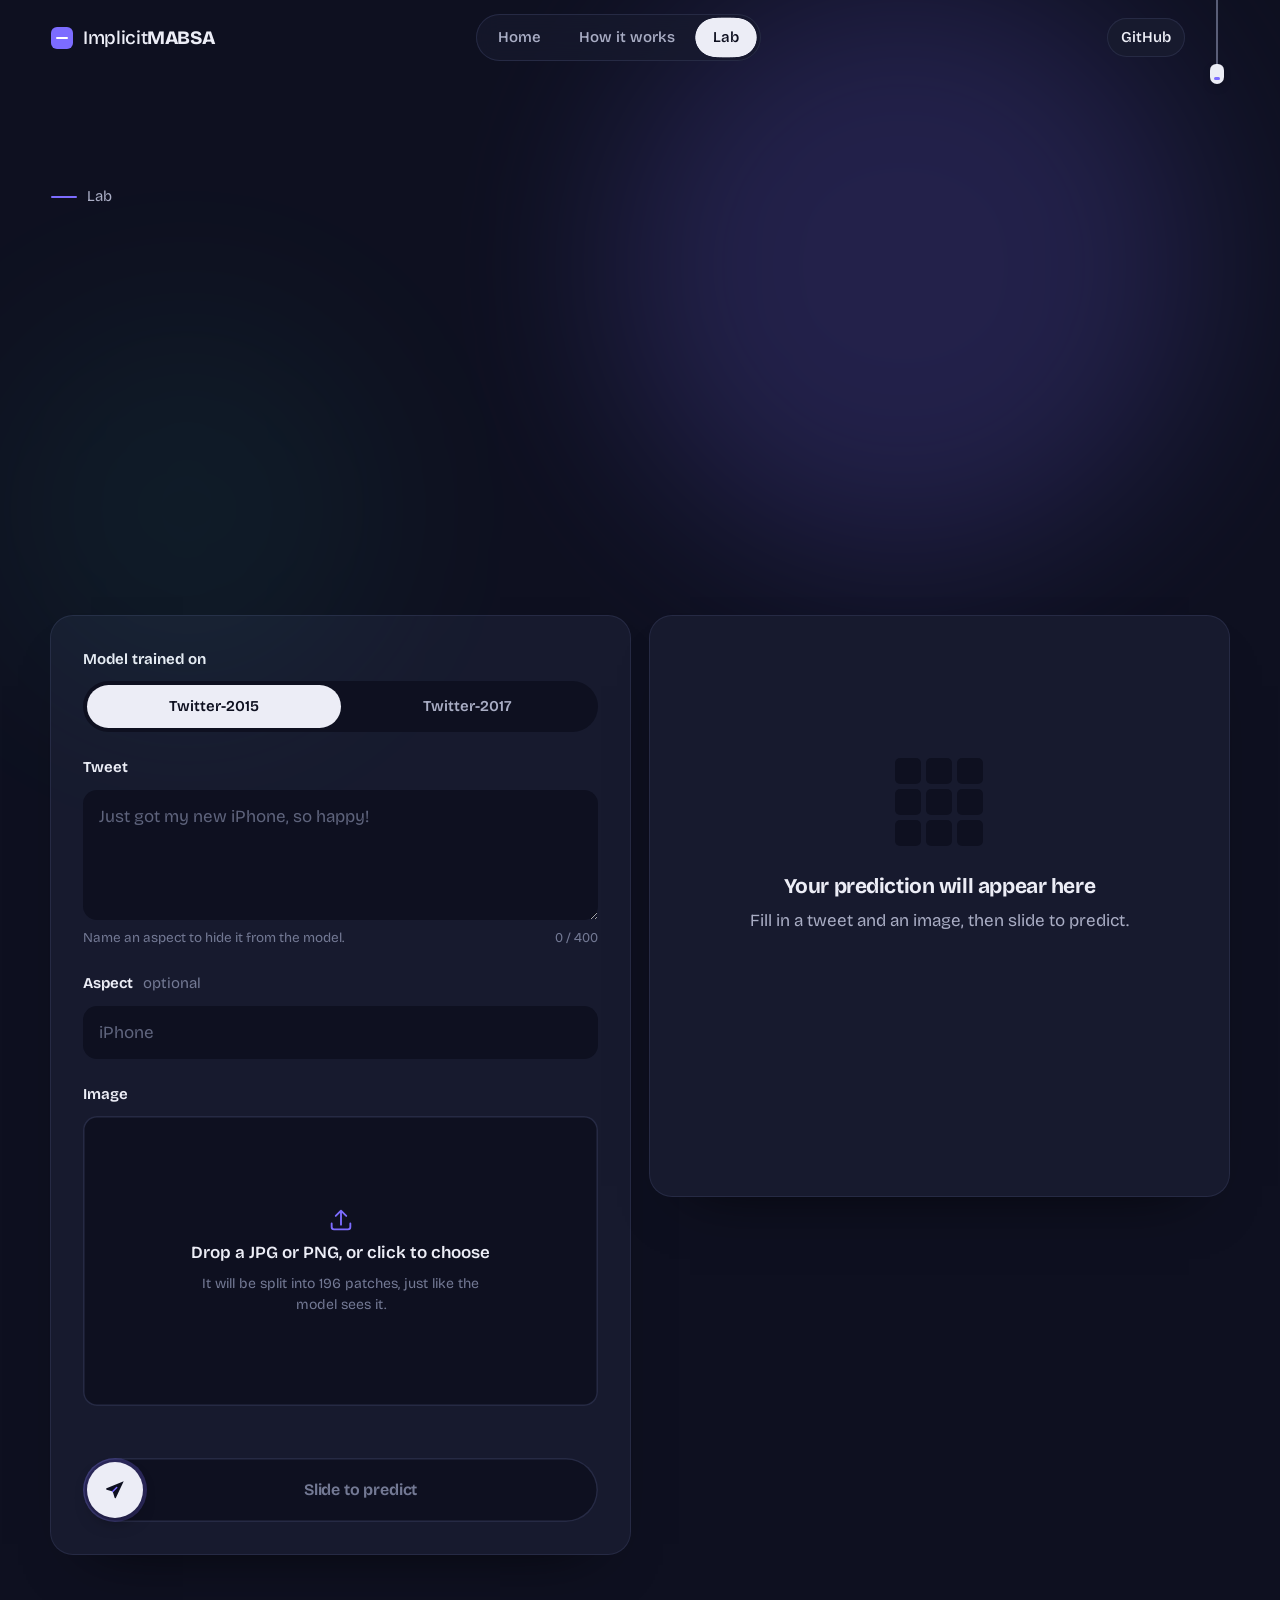
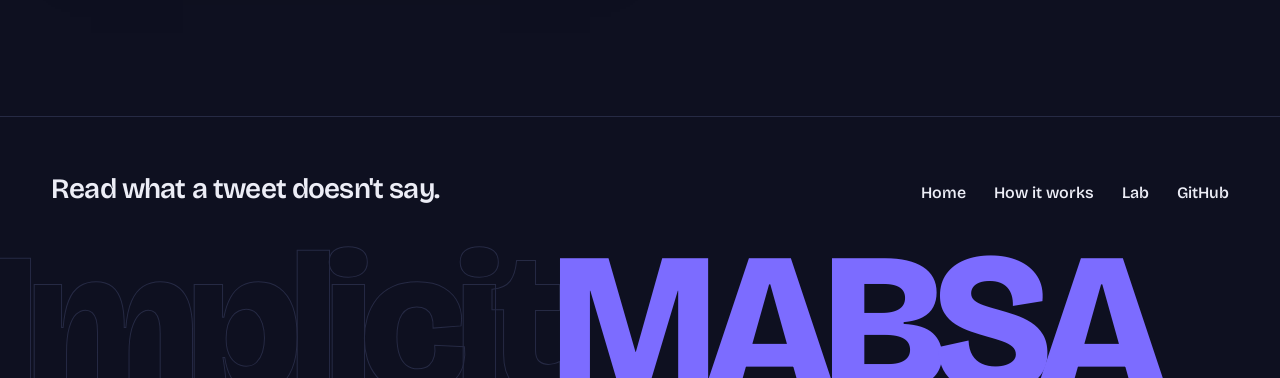
==== commit 766526fd: "Simplify the web UI to two pages Keep Home and Lab only. The how-it-works scroll story with the burg" ====
--- a/app/web/lab.html
+++ b/app/web/lab.html
@@ -34,9 +34,8 @@
     <nav class="bar-nav" id="nav" aria-label="Pages">
       <div class="goo" aria-hidden="true"><i class="blob blob-a"></i><i class="blob blob-b"></i></div>
       <a href="index.html" data-page="home">Home</a>
-      <a href="method.html" data-page="method">Method</a>
+      <a href="index.html#how" data-page="how">How it works</a>
       <a href="lab.html" data-page="lab">Lab</a>
-      <a href="research.html" data-page="research">Research</a>
     </nav>
     <div class="bar-end">
       <a class="bar-gh" href="https://github.com/Nishtha027/ImplicitMABSA" target="_blank" rel="noopener">GitHub</a>
@@ -49,9 +48,8 @@
   </header>
   <div class="mobile-menu" id="mobileMenu" hidden>
     <a href="index.html" data-page="home">Home</a>
-    <a href="method.html" data-page="method">Method</a>
+    <a href="index.html#how" data-page="how">How it works</a>
     <a href="lab.html" data-page="lab">Lab</a>
-    <a href="research.html" data-page="research">Research</a>
     <a href="https://github.com/Nishtha027/ImplicitMABSA" target="_blank" rel="noopener">GitHub</a>
     <button type="button" class="mm-theme" id="mmTheme">Switch theme</button>
   </div>
@@ -63,7 +61,7 @@
         <div>
           <span class="kicker">Lab</span>
           <h1 class="display reveal"><span class="ln"><span>Try it on</span></span><span class="ln"><span>your tweet.</span></span></h1>
-          <p class="lede rise">Paste a tweet, add the photo that came with it, and optionally name what it is about. Or pick an example card to fill everything in.</p>
+          <p class="lede rise">Paste a tweet, add its photo, and name what it's about. Or pick an example card.</p>
         </div>
         <div class="rise">
           <div class="fan" id="fan" role="list" aria-label="Example tweets"></div>
@@ -190,12 +188,15 @@
 
   <footer class="foot">
     <div class="foot-top wrap">
-      <p class="foot-lede">Multimodal implicit aspect-based sentiment analysis, built with text and images.</p>
-      <div><h4>Pages</h4><ul><li><a href="index.html">Home</a></li><li><a href="method.html">Method</a></li><li><a href="lab.html">Lab</a></li><li><a href="research.html">Research</a></li></ul></div>
-      <div><h4>Team</h4><ul><li>Nishtha Jain</li><li>Aman Swamy</li><li>Tamanna Arora</li><li><a href="https://github.com/Nishtha027/ImplicitMABSA" target="_blank" rel="noopener">GitHub</a></li></ul></div>
+      <p class="foot-lede">Read what a tweet doesn't say.</p>
+      <ul class="foot-links">
+        <li><a href="index.html">Home</a></li>
+        <li><a href="index.html#how">How it works</a></li>
+        <li><a href="lab.html">Lab</a></li>
+        <li><a href="https://github.com/Nishtha027/ImplicitMABSA" target="_blank" rel="noopener">GitHub</a></li>
+      </ul>
     </div>
     <span class="foot-word" aria-hidden="true">Implicit<b>MABSA</b></span>
-    <div class="foot-base wrap"><span>Bennett University, Greater Noida</span><span>Twitter-2015 and Twitter-2017 benchmarks</span></div>
   </footer>
 
   <script src="script.js"></script>
--- a/app/web/style.css
+++ b/app/web/style.css
@@ -248,27 +248,6 @@
 .mq:hover { color: var(--ink); box-shadow: inset 0 0 0 1px var(--ultra); }
 .mq .dot { width: 8px; height: 8px; border-radius: 50%; background: var(--c); }
 
-/* ---------- HOME: statement that lights up word by word ---------- */
-.statement { padding-top: clamp(100px, 18vh, 200px); padding-bottom: clamp(100px, 18vh, 200px); }
-.lit-text { font-size: clamp(2rem, 4.4vw, 4.4rem); line-height: 1.08; letter-spacing: -.035em; font-weight: 680; max-width: 22ch; margin: 0; }
-.lit-text .w { opacity: .14; transition: opacity .25s linear; }
-.lit-text .w.on { opacity: 1; }
-.lit-text .tok-mask { font-size: .6em; vertical-align: .15em; }
-
-/* ---------- HOME: chapters index ---------- */
-.chapters { list-style: none; margin: 48px 0 0; padding: 0; border-top: 1px solid var(--line); }
-.chapter-link { position: relative; display: grid; grid-template-columns: 90px minmax(0, 1fr) minmax(0, 1fr) 64px; gap: 24px; align-items: center; padding: clamp(26px, 4vh, 44px) 20px; border-bottom: 1px solid var(--line); text-decoration: none; overflow: hidden; isolation: isolate; }
-.chapter-link::before { content: ""; position: absolute; inset: 0; z-index: -1; background: var(--ultra); transform: scaleY(0); transform-origin: bottom; transition: transform .6s var(--ease-io); }
-.chapter-link:hover::before, .chapter-link:focus-visible::before { transform: scaleY(1); transform-origin: top; }
-.chapter-link:hover, .chapter-link:focus-visible { color: #fff; }
-.ch-num { font-family: var(--mono); font-size: 14px; color: var(--ink-3); transition: color .4s; }
-.ch-title { font-size: clamp(2.2rem, 5.4vw, 5.2rem); line-height: 1; font-weight: 740; letter-spacing: -.045em; transition: transform .6s var(--ease); }
-.ch-desc { color: var(--ink-2); max-width: 36ch; transition: color .4s; }
-.chapter-link:hover .ch-num, .chapter-link:hover .ch-desc { color: rgba(255, 255, 255, .85); }
-.chapter-link:hover .ch-title { transform: translateX(16px); }
-.ch-go { width: 64px; height: 64px; border-radius: 50%; display: grid; place-items: center; box-shadow: inset 0 0 0 1.5px var(--line); transition: transform .6s var(--spring), background .4s, box-shadow .4s, color .4s; }
-.chapter-link:hover .ch-go { transform: rotate(-45deg); background: #fff; color: var(--ultra-deep); box-shadow: none; }
-
 /* ---------- CTA band ---------- */
 .cta { position: relative; margin-top: clamp(100px, 16vh, 180px); padding: clamp(60px, 10vh, 110px) clamp(24px, 5vw, 80px); border-radius: 32px; overflow: hidden; background: var(--ultra-deep); color: #fff; isolation: isolate; }
 .cta-grid { position: absolute; inset: 0; z-index: -1; display: grid; grid-template-columns: repeat(28, 1fr); opacity: .35; }
@@ -280,7 +259,9 @@
 :root[data-theme="dark"] .cta .btn-primary::before, :root:not([data-theme="light"]) .cta .btn-primary::before { background: #0E1020; }
 .cta .btn-primary:hover { color: #fff; }
 
-/* ---------- METHOD: scroll story ---------- */
+/* ---------- HOME: how it works, scroll story ---------- */
+.how-sec { padding-top: clamp(100px, 16vh, 180px); scroll-margin-top: 40px; }
+.how-head { margin-bottom: clamp(24px, 4vh, 48px); }
 .story { display: grid; grid-template-columns: minmax(0, 1.05fr) minmax(0, .95fr); gap: clamp(32px, 6vw, 110px); align-items: start; }
 .stage { position: sticky; top: 12vh; height: 76vh; min-height: 520px; border-radius: 28px; background: var(--paper); box-shadow: 0 0 0 1px var(--line), var(--shadow); padding: clamp(20px, 2.6vw, 36px); display: grid; grid-template-rows: auto auto 1fr auto; gap: 18px; overflow: hidden; }
 .stage-rail { display: grid; grid-template-columns: repeat(4, 1fr); gap: 8px; }
@@ -312,39 +293,9 @@
 .story-step { min-height: 78vh; display: flex; flex-direction: column; justify-content: center; opacity: .25; transition: opacity .6s var(--ease); }
 .story-step.on { opacity: 1; }
 .story-step .num { font-family: var(--mono); color: var(--ultra); font-size: 15px; margin-bottom: 14px; }
-.story-step h2 { margin: 0 0 16px; font-size: clamp(2rem, 3.6vw, 3.4rem); line-height: 1; letter-spacing: -.04em; font-weight: 730; }
+.story-step h3 { margin: 0 0 16px; font-size: clamp(2rem, 3.6vw, 3.4rem); line-height: 1; letter-spacing: -.04em; font-weight: 730; }
 .story-step p { color: var(--ink-2); font-size: 18px; max-width: 40ch; margin: 0; }
 .story-step .fact { margin-top: 22px; display: inline-flex; gap: 10px; align-items: center; font-size: 14.5px; color: var(--ink-2); padding: 10px 14px; border-radius: 999px; background: var(--paper); box-shadow: inset 0 0 0 1px var(--line); width: fit-content; }
-
-/* ---------- METHOD: four models ---------- */
-.models-sec { padding-top: clamp(80px, 14vh, 160px); }
-.tabs { display: inline-flex; gap: 4px; padding: 4px; border-radius: 999px; background: var(--paper); box-shadow: inset 0 0 0 1px var(--line); position: relative; margin: 28px 0 32px; flex-wrap: wrap; }
-.tabs button { position: relative; z-index: 1; border: 0; background: none; padding: 10px 18px; border-radius: 999px; font-weight: 600; font-size: 15px; color: var(--ink-2); cursor: pointer; transition: color .3s; }
-.tabs button[aria-selected="true"] { color: var(--on-ink); }
-.tab-pill { position: absolute; top: 4px; bottom: 4px; left: 0; width: 0; border-radius: 999px; background: var(--ink); transition: transform .5s var(--spring), width .5s var(--spring); }
-.model-view { display: grid; grid-template-columns: minmax(0, 1.4fr) minmax(0, .6fr); gap: 24px; align-items: stretch; }
-.schema { background: var(--paper); border-radius: 28px; box-shadow: 0 0 0 1px var(--line); padding: 20px; }
-.schema svg { width: 100%; height: auto; display: block; }
-.schema .node rect { fill: var(--fog); stroke: var(--line); stroke-width: 1.5; transition: fill .5s, stroke .5s, opacity .5s; }
-.schema .node text { fill: var(--ink); font: 600 15px var(--font); transition: opacity .5s; }
-.schema .node .sub { fill: var(--ink-3); font: 400 12.5px var(--font); }
-.schema .node.off rect, .schema .node.off text { opacity: .25; }
-.schema .node.fuse rect { fill: var(--ultra-soft); stroke: var(--ultra); }
-.schema .flow { fill: none; stroke: var(--line); stroke-width: 2; transition: stroke .5s, opacity .5s; }
-.schema .flow.live { stroke: var(--ultra); stroke-dasharray: 6 8; animation: flow 1s linear infinite; }
-.schema .flow.off { opacity: .2; }
-@keyframes flow { to { stroke-dashoffset: -28; } }
-.model-card { background: var(--paper); border-radius: 28px; box-shadow: 0 0 0 1px var(--line); padding: 28px; display: grid; align-content: space-between; gap: 24px; }
-.model-card h3 { margin: 0 0 10px; font-size: 28px; letter-spacing: -.03em; }
-.model-card p { margin: 0; color: var(--ink-2); }
-.mc-score { display: grid; gap: 4px; }
-.mc-score strong { font-size: clamp(3rem, 5vw, 4.4rem); line-height: 1; letter-spacing: -.05em; font-weight: 760; font-variant-numeric: tabular-nums; }
-.mc-score span { font-size: 14px; color: var(--ink-3); }
-.spec { margin: clamp(80px, 12vh, 140px) 0 0; display: grid; grid-template-columns: repeat(3, 1fr); border-top: 1px solid var(--line); }
-.spec div { padding: 24px 24px 24px 0; border-bottom: 1px solid var(--line); }
-.spec div:not(:nth-child(3n + 1)) { padding-left: 24px; border-left: 1px solid var(--line); }
-.spec dt { font-size: 14px; color: var(--ink-3); margin-bottom: 6px; }
-.spec dd { margin: 0; font-size: 18px; font-weight: 600; letter-spacing: -.01em; }
 
 /* ---------- LAB ---------- */
 .lab-head { display: grid; grid-template-columns: minmax(0, 1fr) auto; gap: 40px; align-items: end; }
@@ -484,74 +435,20 @@
 .model dd strong { font-size: 20px; color: var(--ink); letter-spacing: -.02em; font-variant-numeric: tabular-nums; }
 .model .model-name { font-family: var(--mono); font-size: 13px; color: var(--ultra); }
 
-/* ---------- RESEARCH ---------- */
-.chart-sec { padding-top: 20px; }
-.chart-controls { display: flex; flex-wrap: wrap; gap: 12px; align-items: center; justify-content: space-between; margin-bottom: 28px; }
-.chart-controls .seg { width: 300px; }
-.chart { background: var(--paper); border-radius: 28px; box-shadow: 0 0 0 1px var(--line), var(--shadow); padding: clamp(22px, 3.2vw, 44px); }
-.chart-title { margin: 0 0 6px; font-size: clamp(1.4rem, 2.2vw, 2rem); letter-spacing: -.03em; font-weight: 700; }
-.chart-sub { margin: 0 0 30px; color: var(--ink-3); font-size: 14.5px; }
-.crows { position: relative; display: grid; gap: 16px; }
-.crow { display: grid; grid-template-columns: 150px 1fr 120px; gap: 18px; align-items: center; }
-.crow-name { font-weight: 600; font-size: 16px; }
-.crow-name.muted { color: var(--ink-3); font-weight: 500; }
-.crow-track { position: relative; height: 36px; border-radius: 10px; background: var(--fog); }
-.crow-bar { position: absolute; left: 0; top: 0; bottom: 0; width: var(--w, 0%); border-radius: 10px; background: var(--c, var(--ink-3)); transition: width 1s var(--ease), background .5s; }
-.crow-bar.best { background: var(--ultra); box-shadow: 0 0 30px -6px var(--glow); }
-.crow-err { position: absolute; top: 50%; height: 2px; margin-top: -1px; background: var(--ink); left: var(--l); width: var(--ew); transition: left 1s var(--ease), width 1s var(--ease), opacity .4s; opacity: .7; }
-.crow-err::before, .crow-err::after { content: ""; position: absolute; top: -6px; width: 2px; height: 14px; background: inherit; }
-.crow-err::before { left: 0; } .crow-err::after { right: 0; }
-.crow-val { font-variant-numeric: tabular-nums; font-size: 20px; font-weight: 700; letter-spacing: -.02em; text-align: right; }
-.crow-val small { font-size: 13px; color: var(--ink-3); font-weight: 500; margin-left: 4px; }
-.chart-note { margin: 24px 0 0; color: var(--ink-2); font-size: 15px; max-width: 70ch; }
-
-.reasons { display: grid; grid-template-columns: repeat(3, 1fr); gap: 20px; margin-top: 48px; }
-.reason { background: var(--paper); border-radius: 24px; box-shadow: 0 0 0 1px var(--line); padding: 28px; display: grid; gap: 14px; align-content: start; transition: transform .5s var(--spring), box-shadow .3s; }
-.reason:hover { transform: translateY(-8px); box-shadow: 0 0 0 1.5px var(--ultra), var(--shadow); }
-.reason-art { height: 110px; border-radius: var(--r-md); background: var(--fog); display: grid; place-items: center; overflow: hidden; }
-.reason h3 { margin: 0; font-size: 22px; letter-spacing: -.02em; line-height: 1.2; }
-.reason p { margin: 0; color: var(--ink-2); font-size: 15.5px; }
-.ra-share { display: flex; gap: 10px; align-items: center; }
-.ra-share i { width: 46px; height: 46px; border-radius: 8px; background: linear-gradient(135deg, #E9A23B, #E5484D); }
-.ra-share b { display: inline-block; font: 600 12px var(--mono); padding: 4px 8px; border-radius: 6px; background: var(--paper); }
-.ra-ent { display: flex; gap: 6px; }
-.ra-ent span { font: 600 13px var(--mono); padding: 6px 9px; border-radius: 6px; background: var(--paper); color: var(--ink-2); }
-.ra-ent span:nth-child(2) { background: var(--ultra); color: #fff; }
-.ra-words { font-size: 15px; color: var(--ink-2); }
-.ra-words em { font-style: normal; color: var(--pos); font-weight: 700; }
-
-.limits { display: grid; grid-template-columns: minmax(0, .8fr) minmax(0, 1.2fr); gap: clamp(32px, 6vw, 100px); margin-top: clamp(100px, 16vh, 180px); }
-.limits ul { list-style: none; margin: 0; padding: 0; border-top: 1px solid var(--line); }
-.limits li { padding: 20px 0; border-bottom: 1px solid var(--line); color: var(--ink-2); font-size: 17px; display: grid; grid-template-columns: 28px 1fr; gap: 12px; }
-.limits li::before { content: ""; width: 10px; height: 10px; margin-top: 9px; border-radius: 3px; background: var(--ultra); }
-
-.team { margin-top: clamp(100px, 16vh, 180px); }
-.team-grid { display: grid; grid-template-columns: repeat(3, 1fr); gap: 20px; margin-top: 36px; }
-.person { position: relative; border-radius: 24px; background: var(--paper); box-shadow: 0 0 0 1px var(--line); padding: 26px; overflow: hidden; display: grid; gap: 40px; transition: box-shadow .3s; }
-.person:hover { box-shadow: 0 0 0 1.5px var(--ultra); }
-.person .initials { width: 72px; height: 72px; border-radius: 20px; display: grid; place-items: center; font-size: 26px; font-weight: 760; color: #fff; background: var(--g); transition: transform .6s var(--spring), border-radius .6s var(--ease); }
-.person:hover .initials { transform: rotate(-8deg) scale(1.08); border-radius: 50%; }
-.person h3 { margin: 0; font-size: 24px; letter-spacing: -.03em; }
-.person p { margin: 4px 0 0; color: var(--ink-3); font-size: 15px; }
-
 /* ---------- footer ---------- */
 .foot { position: relative; margin-top: clamp(120px, 18vh, 200px); border-top: 1px solid var(--line); overflow: hidden; }
-.foot-top { display: grid; grid-template-columns: minmax(0, 1.4fr) repeat(2, minmax(0, .6fr)); gap: 32px; padding-top: 56px; padding-bottom: 32px; }
-.foot h4 { margin: 0 0 14px; font-size: 14px; font-weight: 500; color: var(--ink-3); }
-.foot ul { list-style: none; margin: 0; padding: 0; display: grid; gap: 8px; }
+.foot-top { display: flex; justify-content: space-between; align-items: end; flex-wrap: wrap; gap: 24px 40px; padding-top: 56px; padding-bottom: 32px; }
+.foot-links { list-style: none; margin: 0; padding: 0; display: flex; flex-wrap: wrap; gap: 10px 28px; font-size: 16px; font-weight: 550; }
 .foot a { text-decoration: none; transition: color .2s; }
 .foot a:hover { color: var(--ultra); }
 .foot-lede { font-size: clamp(1.4rem, 2.2vw, 2rem); letter-spacing: -.03em; line-height: 1.15; font-weight: 600; max-width: 22ch; margin: 0; }
 .foot-word { display: block; font-size: 15.6vw; line-height: .78; font-weight: 800; letter-spacing: -.06em; white-space: nowrap; color: transparent; -webkit-text-stroke: 1px var(--line); margin: 10px 0 -2vw calc(var(--gutter) * -0.2); user-select: none; transition: -webkit-text-stroke-color .4s; }
 .foot-word b { color: var(--ultra); -webkit-text-stroke: 0; font-weight: 800; }
-.foot-base { display: flex; justify-content: space-between; gap: 16px; flex-wrap: wrap; padding-top: 18px; padding-bottom: 26px; font-size: 14px; color: var(--ink-3); border-top: 1px solid var(--line); position: relative; z-index: 1; background: var(--fog); }
 
 /* ---------- responsive ---------- */
 @media (max-width: 1100px) {
   .lab-head { grid-template-columns: 1fr; }
   .fan { justify-self: center; }
-  .chapter-link { grid-template-columns: 60px minmax(0, 1fr) 56px; }
-  .ch-desc { display: none; }
 }
 @media (max-width: 980px) {
   .hero-grid { grid-template-columns: 1fr; }
@@ -561,25 +458,13 @@
   .stage { position: sticky; top: 76px; height: auto; min-height: 0; z-index: 2; }
   .stage-body { grid-template-columns: 1.2fr .8fr; }
   .story-step { min-height: 60vh; }
-  .model-view { grid-template-columns: 1fr; }
   .lab-grid { grid-template-columns: 1fr; }
   .results { position: relative; top: 0; min-height: 0; }
-  .reasons, .team-grid { grid-template-columns: 1fr; }
-  .limits { grid-template-columns: 1fr; }
-  .spec { grid-template-columns: 1fr 1fr; }
-  .spec div:not(:nth-child(3n + 1)) { padding-left: 0; border-left: 0; }
-  .spec div:nth-child(even) { padding-left: 24px; border-left: 1px solid var(--line); }
-  .foot-top { grid-template-columns: 1fr 1fr; }
-  .foot-top > :first-child { grid-column: 1 / -1; }
 }
 @media (max-width: 760px) {
   .bar { grid-template-columns: 1fr auto; padding-right: var(--gutter); }
   .bar-nav, .bar-gh, .cord { display: none; }
   .menu-btn { display: block; }
-  .crow { grid-template-columns: 96px 1fr 70px; gap: 10px; }
-  .crow-val { font-size: 16px; }
-  .crow-val small { display: none; }
-  .chart-controls .seg { width: 100%; }
   .stage-tweet { font-size: 15px; }
   .stage-out { display: none; }
 }
@@ -588,21 +473,18 @@
   .hero-title .ln { white-space: normal; }
   .verdict { grid-template-columns: 1fr; }
   .models { grid-template-columns: 1fr; }
-  .chapter-link { grid-template-columns: 1fr 48px; padding: 24px 6px; }
-  .ch-num { display: none; }
-  .ch-go { width: 48px; height: 48px; }
   .state-empty, .state-loading, .state-error { padding: 40px 0; }
   .fan { width: 300px; transform: scale(.92); }
   .hero-foot { display: none; }
-  .spec { grid-template-columns: 1fr; }
-  .spec div:nth-child(even) { padding-left: 0; border-left: 0; }
-  .stage-body { grid-template-columns: 1fr; }
-  .st-photo { display: none; }
+  .stage { padding: 16px; gap: 12px; }
+  .stage-body { grid-template-columns: 1fr 1fr; gap: 10px; }
+  .st-block { padding: 10px; }
+  .tokens { gap: 3px; }
+  .tokens i { min-width: 8px; }
 }
 
 @media (prefers-reduced-motion: reduce) {
   *, *::before, *::after { animation-duration: .001ms !important; animation-iteration-count: 1 !important; transition-duration: .001ms !important; transition-delay: 0s !important; }
   html { scroll-behavior: auto; }
   .reveal .ln > span, .rise { transform: none !important; opacity: 1 !important; }
-  .lit-text .w { opacity: 1; }
-}
+}
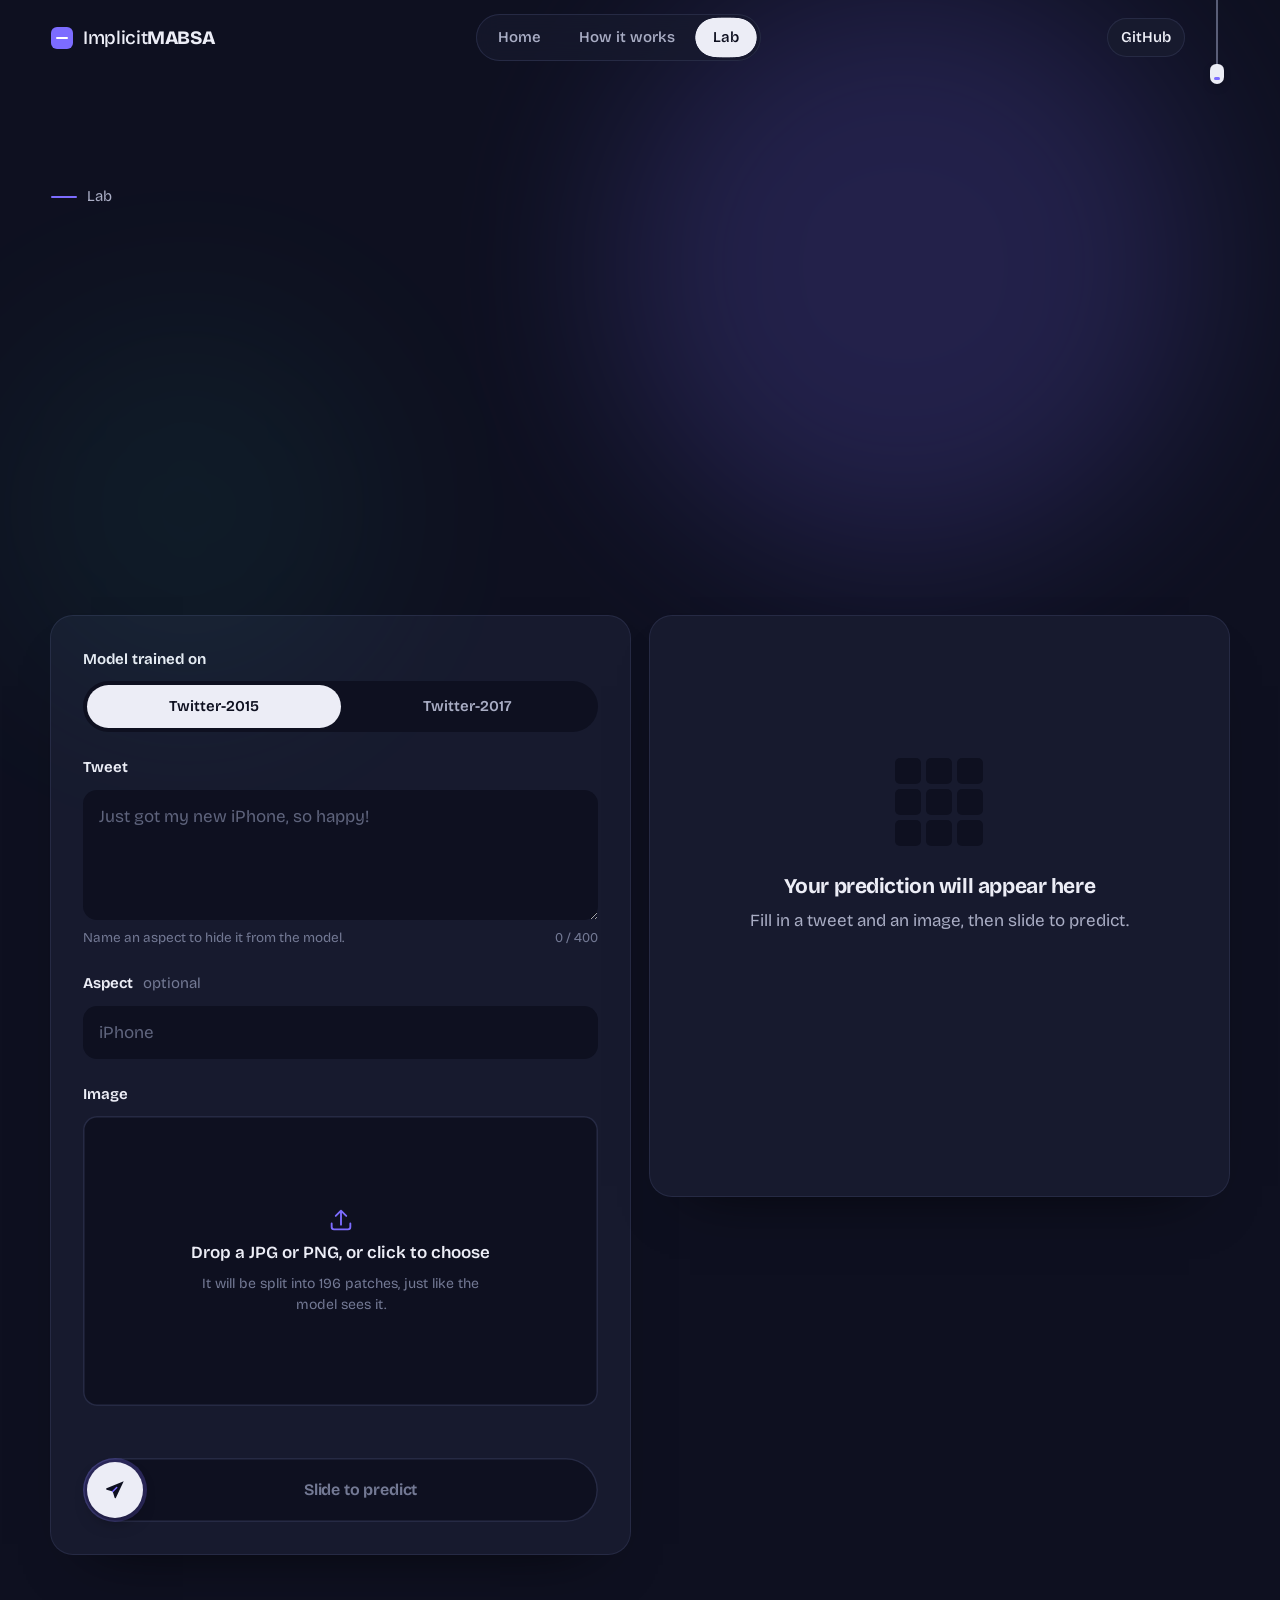
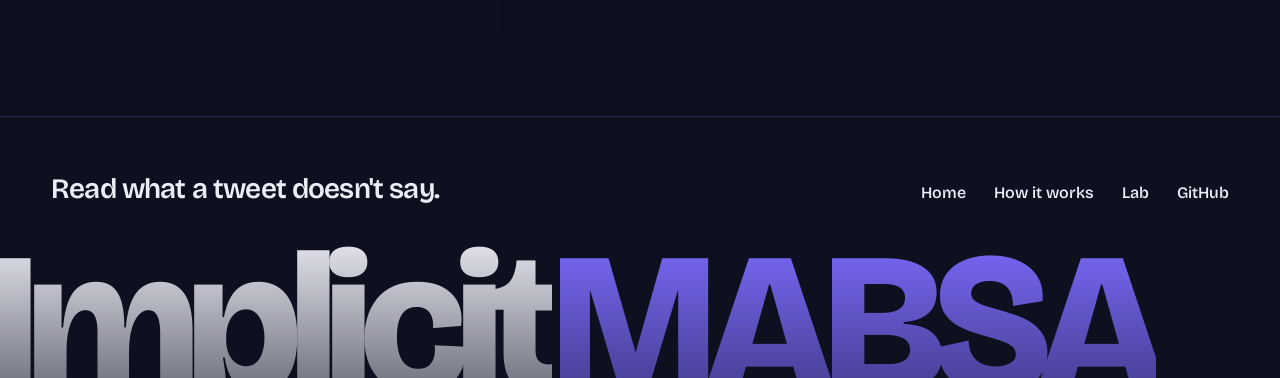
==== commit 43bc15e3: "Fix footer links and make the footer wordmark readable The giant ImplicitMABSA wordmark overlapped t" ====
--- a/app/web/lab.html
+++ b/app/web/lab.html
@@ -196,7 +196,7 @@
         <li><a href="https://github.com/Nishtha027/ImplicitMABSA" target="_blank" rel="noopener">GitHub</a></li>
       </ul>
     </div>
-    <span class="foot-word" aria-hidden="true">Implicit<b>MABSA</b></span>
+    <div class="foot-word" aria-hidden="true"><span>Implicit</span><b>MABSA</b></div>
   </footer>
 
   <script src="script.js"></script>
--- a/app/web/style.css
+++ b/app/web/style.css
@@ -442,8 +442,18 @@
 .foot a { text-decoration: none; transition: color .2s; }
 .foot a:hover { color: var(--ultra); }
 .foot-lede { font-size: clamp(1.4rem, 2.2vw, 2rem); letter-spacing: -.03em; line-height: 1.15; font-weight: 600; max-width: 22ch; margin: 0; }
-.foot-word { display: block; font-size: 15.6vw; line-height: .78; font-weight: 800; letter-spacing: -.06em; white-space: nowrap; color: transparent; -webkit-text-stroke: 1px var(--line); margin: 10px 0 -2vw calc(var(--gutter) * -0.2); user-select: none; transition: -webkit-text-stroke-color .4s; }
-.foot-word b { color: var(--ultra); -webkit-text-stroke: 0; font-weight: 800; }
+.foot-top { position: relative; z-index: 2; }
+/* giant wordmark: purely decorative, so it never catches clicks meant for the links above it */
+.foot-word {
+  position: relative; z-index: 1; display: block; pointer-events: none; user-select: none;
+  font-size: 15.6vw; line-height: .78; font-weight: 800; letter-spacing: -.06em; white-space: nowrap;
+  margin: 10px 0 -2vw calc(var(--gutter) * -0.2);
+}
+.foot-word span, .foot-word b {
+  font-weight: 800; color: transparent; -webkit-background-clip: text; background-clip: text;
+}
+.foot-word span { background-image: linear-gradient(180deg, var(--ink) 10%, color-mix(in srgb, var(--ink) 30%, transparent) 95%); }
+.foot-word b { background-image: linear-gradient(180deg, var(--ultra) 10%, color-mix(in srgb, var(--ultra) 40%, transparent) 95%); }
 
 /* ---------- responsive ---------- */
 @media (max-width: 1100px) {
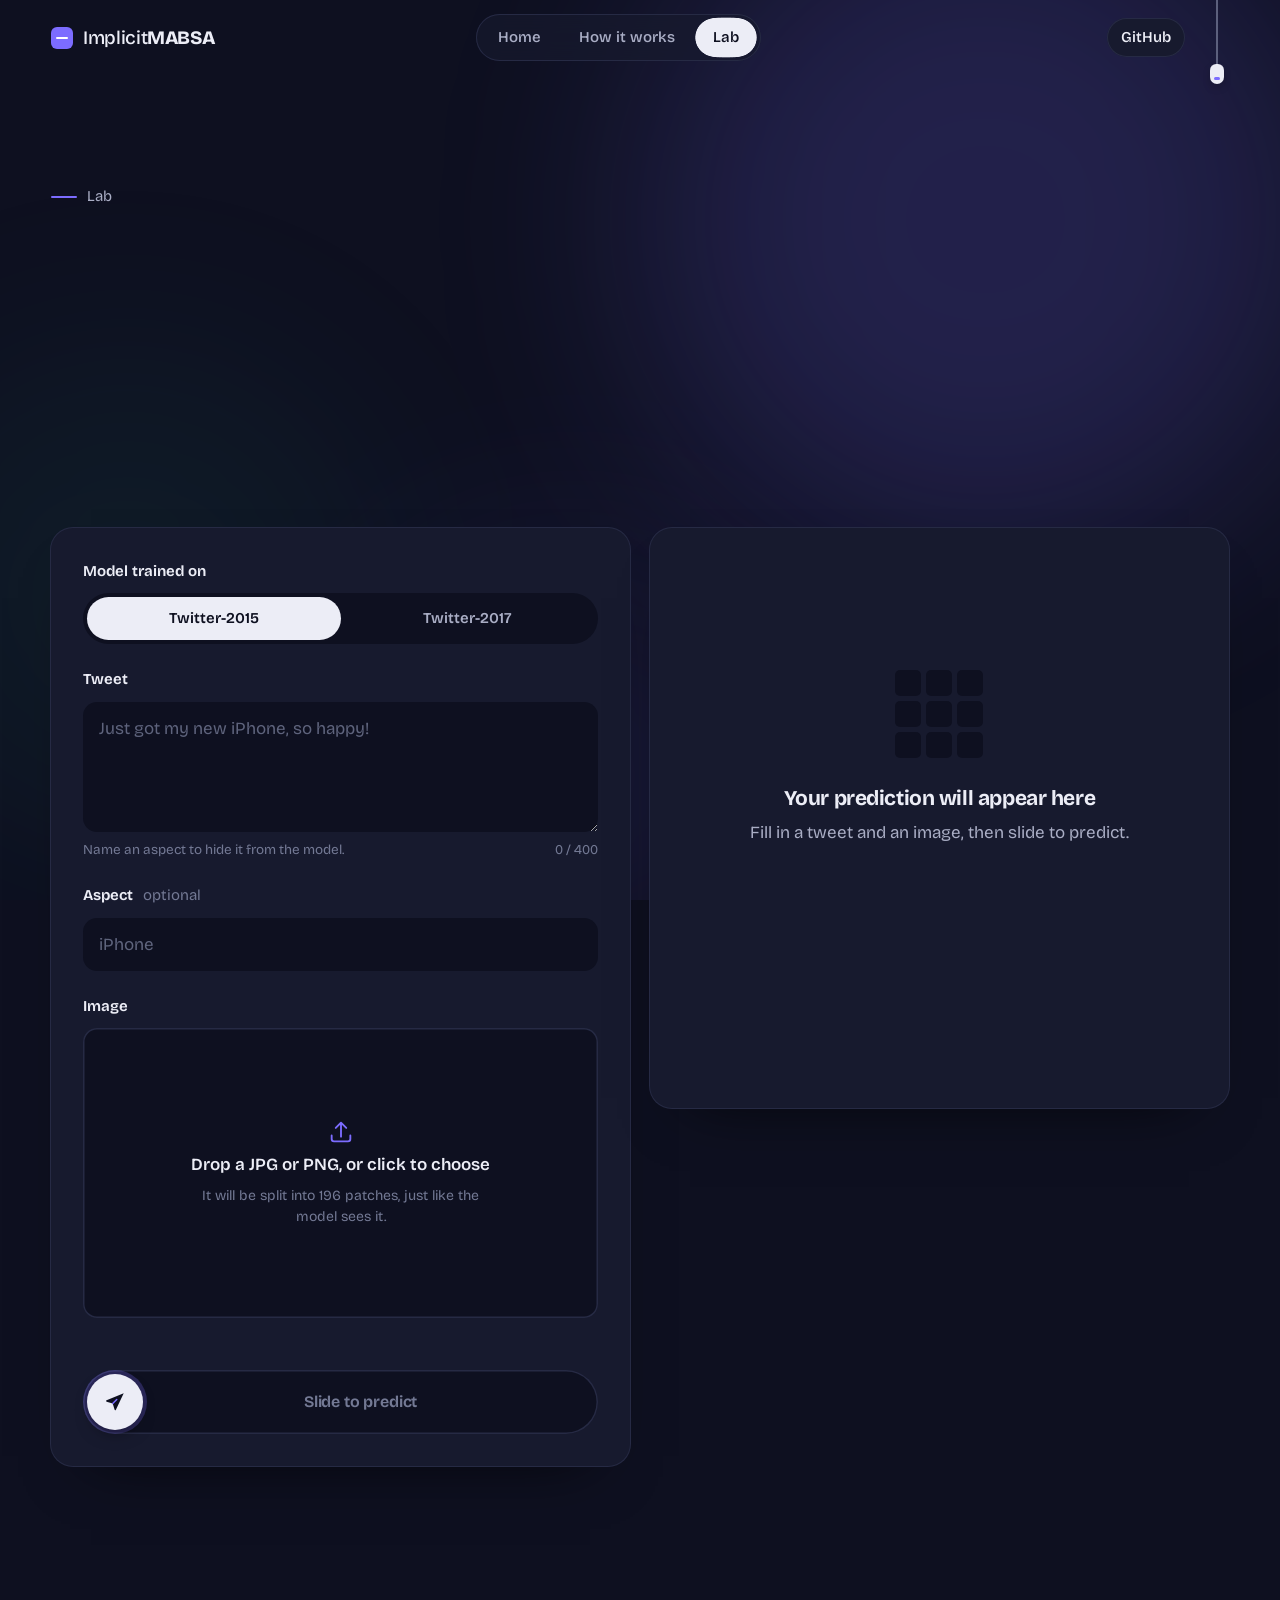
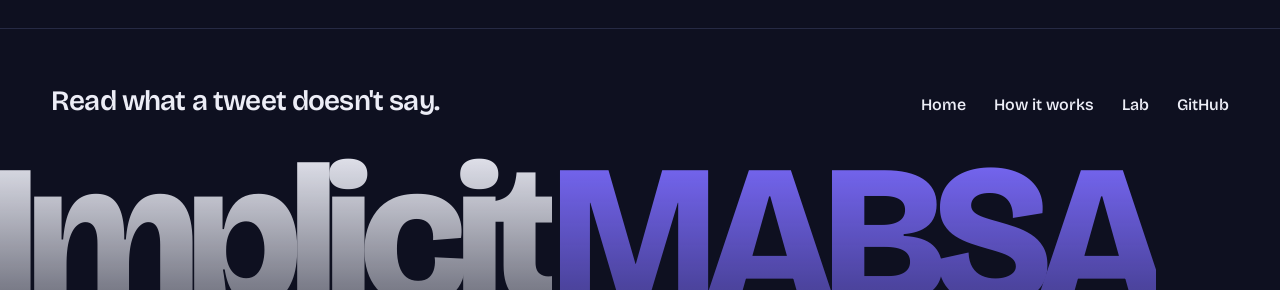
==== commit 4f322071: "Balance the layout, move examples above results, drop marquee The background glow now covers the who" ====
--- a/app/web/lab.html
+++ b/app/web/lab.html
@@ -24,6 +24,7 @@
 <body data-page="lab">
   <div class="curtain" id="curtain" aria-hidden="true"></div>
   <div class="curtain-label" aria-hidden="true"><strong id="curtainName">Lab</strong><span id="curtainSub">reading 196 patches</span></div>
+  <div class="aurora" aria-hidden="true"><i></i><i></i><i></i></div>
 
   <svg width="0" height="0" style="position:absolute" aria-hidden="true">
     <filter id="goo"><feGaussianBlur in="SourceGraphic" stdDeviation="6" result="b"/><feColorMatrix in="b" mode="matrix" values="1 0 0 0 0  0 1 0 0 0  0 0 1 0 0  0 0 0 20 -9" result="g"/><feComposite in="SourceGraphic" in2="g" operator="atop"/></filter>
@@ -56,7 +57,6 @@
 
   <main>
     <section class="page-head wrap">
-      <div class="aurora" aria-hidden="true"><i></i><i></i></div>
       <div class="lab-head">
         <div>
           <span class="kicker">Lab</span>
@@ -65,7 +65,7 @@
         </div>
         <div class="rise">
           <div class="fan" id="fan" role="list" aria-label="Example tweets"></div>
-          <p class="fan-caption">Examples, click one</p>
+          <p class="fan-caption">Pick an example</p>
         </div>
       </div>
     </section>
--- a/app/web/style.css
+++ b/app/web/style.css
@@ -29,7 +29,7 @@
   --ease-io: cubic-bezier(.76, 0, .24, 1);
   --spring: cubic-bezier(.34, 1.56, .64, 1);
   --gutter: clamp(18px, 4vw, 64px);
-  --maxw: 1440px;
+  --maxw: 1600px;
   color-scheme: dark;
 }
 :root[data-theme="light"] {
@@ -77,10 +77,12 @@
 @keyframes fade { from { opacity: 0; transform: translateY(14px); } to { opacity: 1; transform: none; } }
 
 /* ambient glow, slowly drifting behind each page hero */
-.aurora { position: absolute; inset: -20% -10% auto; height: 120vh; pointer-events: none; z-index: 0; overflow: hidden; }
-.aurora i { position: absolute; border-radius: 50%; filter: blur(90px); opacity: .55; background: var(--glow); }
-.aurora i:nth-child(1) { width: 46vw; height: 46vw; left: 48%; top: 8%; animation: drift 22s ease-in-out infinite alternate; }
-.aurora i:nth-child(2) { width: 30vw; height: 30vw; left: 8%; top: 40%; background: rgba(44, 199, 159, .12); animation: drift 28s ease-in-out infinite alternate-reverse; }
+.aurora { position: fixed; inset: 0; z-index: 0; pointer-events: none; overflow: hidden; }
+.aurora i { position: absolute; border-radius: 50%; filter: blur(110px); opacity: .55; background: var(--glow); }
+.aurora i:nth-child(1) { width: 54vw; height: 54vw; left: 50%; top: -14%; animation: drift 22s ease-in-out infinite alternate; }
+.aurora i:nth-child(2) { width: 40vw; height: 40vw; left: -10%; top: 38%; background: rgba(44, 199, 159, .11); animation: drift 28s ease-in-out infinite alternate-reverse; }
+.aurora i:nth-child(3) { width: 34vw; height: 34vw; left: 28%; top: 62%; opacity: .3; animation: drift 34s ease-in-out infinite alternate; }
+main, .foot { position: relative; z-index: 1; }
 @keyframes drift { to { transform: translate(-8vw, 6vh) scale(1.15); } }
 
 /* ---------- page curtain: the screen dissolves into 196 patches ---------- */
@@ -186,8 +188,8 @@
 
 /* ---------- HOME: hero ---------- */
 .hero { position: relative; min-height: 100svh; display: flex; flex-direction: column; justify-content: center; padding-top: 100px; }
-.hero-grid { position: relative; z-index: 1; display: grid; grid-template-columns: minmax(0, 1.2fr) minmax(0, .8fr); gap: clamp(32px, 5vw, 96px); align-items: center; width: 100%; }
-.hero-title { font-size: clamp(3rem, 5.7vw, 7rem); margin: 0 0 30px; }
+.hero-grid { position: relative; z-index: 1; display: grid; grid-template-columns: minmax(0, 1.15fr) minmax(0, .85fr); gap: clamp(32px, 5vw, 96px); align-items: center; width: 100%; }
+.hero-title { font-size: clamp(3rem, 5.6vw, 7.4rem); margin: 0 0 30px; }
 .hero-title .ln { white-space: nowrap; }
 .mask-word { display: inline-block; position: relative; min-width: 3.2ch; padding: 0 .14em; margin: 0 .02em; border-radius: .14em; color: var(--ultra); font-family: var(--mono); font-weight: 600; font-size: .74em; letter-spacing: -.04em; vertical-align: .08em; background: var(--ultra-soft); box-shadow: inset 0 0 0 .04em var(--ultra); transition: background .35s, color .35s; }
 .mask-word.is-masked { background: var(--ultra); color: #fff; }
@@ -202,7 +204,7 @@
 .js .hero .hero-actions.rise { transition-delay: .65s; }
 
 /* demo card */
-.demo { margin: 0; justify-self: end; width: 100%; max-width: 460px; perspective: 1200px; }
+.demo { margin: 0; justify-self: center; width: 100%; max-width: 480px; perspective: 1200px; }
 .demo-card { background: color-mix(in srgb, var(--paper) 92%, transparent); border-radius: var(--r-lg); padding: 20px; box-shadow: 0 0 0 1px var(--line), 0 50px 100px -40px rgba(0, 0, 0, .55), 0 0 80px -30px var(--glow); transform-style: preserve-3d; transition: transform .6s var(--ease); backdrop-filter: blur(8px); }
 .demo figcaption { margin-top: 14px; font-size: 13px; color: var(--ink-3); text-align: center; }
 .demo-head { display: flex; align-items: center; gap: 10px; margin-bottom: 12px; }
@@ -237,16 +239,6 @@
 .demo-type { margin-top: 4px; font-size: 14px; color: var(--ink-2); opacity: 0; transform: translateY(6px); transition: .6s var(--ease); }
 .demo-type strong { color: var(--ultra); }
 .demo-out.show .demo-type { opacity: 1; transform: none; }
-
-/* ---------- HOME: marquee of masked tweets ---------- */
-.marquee { position: relative; padding: 28px 0; border-top: 1px solid var(--line); border-bottom: 1px solid var(--line); overflow: hidden; display: grid; gap: 14px; mask-image: linear-gradient(90deg, transparent, #000 10%, #000 90%, transparent); -webkit-mask-image: linear-gradient(90deg, transparent, #000 10%, #000 90%, transparent); }
-.marquee-row { display: flex; gap: 14px; width: max-content; animation: slide 60s linear infinite; }
-.marquee-row.rev { animation-direction: reverse; animation-duration: 70s; }
-.marquee:hover .marquee-row { animation-play-state: paused; }
-@keyframes slide { to { transform: translateX(-50%); } }
-.mq { display: inline-flex; align-items: center; gap: 8px; padding: 12px 18px; border-radius: 999px; background: var(--paper); box-shadow: inset 0 0 0 1px var(--line); font-size: 16px; white-space: nowrap; color: var(--ink-2); transition: color .3s, box-shadow .3s; }
-.mq:hover { color: var(--ink); box-shadow: inset 0 0 0 1px var(--ultra); }
-.mq .dot { width: 8px; height: 8px; border-radius: 50%; background: var(--c); }
 
 /* ---------- CTA band ---------- */
 .cta { position: relative; margin-top: clamp(100px, 16vh, 180px); padding: clamp(60px, 10vh, 110px) clamp(24px, 5vw, 80px); border-radius: 32px; overflow: hidden; background: var(--ultra-deep); color: #fff; isolation: isolate; }
@@ -298,24 +290,26 @@
 .story-step .fact { margin-top: 22px; display: inline-flex; gap: 10px; align-items: center; font-size: 14.5px; color: var(--ink-2); padding: 10px 14px; border-radius: 999px; background: var(--paper); box-shadow: inset 0 0 0 1px var(--line); width: fit-content; }
 
 /* ---------- LAB ---------- */
-.lab-head { display: grid; grid-template-columns: minmax(0, 1fr) auto; gap: 40px; align-items: end; }
-.fan { position: relative; width: 380px; height: 200px; }
+.lab-head { display: grid; grid-template-columns: minmax(0, 1fr) minmax(0, 1fr); gap: 20px; align-items: end; }
+.lab-head > :last-child { justify-self: center; }
+body[data-page="lab"] .page-head { padding-bottom: 0; }
+.fan { position: relative; width: 440px; height: 190px; }
 .fan-card { position: absolute; left: 50%; bottom: 0; width: 214px; padding: 12px; margin-left: -107px; display: grid; grid-template-columns: 52px 1fr; gap: 10px; align-items: start; text-align: left; border: 0; border-radius: var(--r-md); background: var(--paper); cursor: pointer; box-shadow: 0 0 0 1px var(--line), 0 18px 30px -22px rgba(0, 0, 0, .55); transform-origin: 50% 120%; transform: rotate(var(--r)) translateX(var(--tx, 0)) translateY(var(--ty, 0)); transition: transform .55s var(--spring), box-shadow .25s; }
 .fan-card canvas { width: 52px; height: 52px; border-radius: 8px; image-rendering: pixelated; }
 .fan-card .fc-text { font-size: 13px; line-height: 1.35; display: -webkit-box; -webkit-line-clamp: 3; -webkit-box-orient: vertical; overflow: hidden; }
 .fan-card .fc-asp { grid-column: 1 / -1; font-size: 12px; color: var(--ink-3); }
 .fan-card .fc-asp b { color: var(--ultra); font-weight: 600; }
-.fan-card:nth-child(1) { --r: -9deg; z-index: 1; }
+.fan-card:nth-child(1) { --r: -10deg; --tx: -40px; z-index: 1; }
 .fan-card:nth-child(2) { --r: 0deg; z-index: 2; --ty: -6px; }
-.fan-card:nth-child(3) { --r: 9deg; z-index: 1; }
-.fan:hover .fan-card:nth-child(1), .fan:focus-within .fan-card:nth-child(1) { --r: -16deg; --tx: -58px; }
-.fan:hover .fan-card:nth-child(3), .fan:focus-within .fan-card:nth-child(3) { --r: 16deg; --tx: 58px; }
+.fan-card:nth-child(3) { --r: 10deg; --tx: 40px; z-index: 1; }
+.fan:hover .fan-card:nth-child(1), .fan:focus-within .fan-card:nth-child(1) { --r: -16deg; --tx: -86px; }
+.fan:hover .fan-card:nth-child(3), .fan:focus-within .fan-card:nth-child(3) { --r: 16deg; --tx: 86px; }
 .fan:hover .fan-card:nth-child(2), .fan:focus-within .fan-card:nth-child(2) { --ty: -18px; }
 .fan-card:hover, .fan-card:focus-visible { z-index: 3 !important; --ty: -26px !important; box-shadow: 0 0 0 1.5px var(--ultra), 0 24px 40px -24px var(--glow); }
 .fan-card.picked { animation: jelly .55s var(--ease); }
 .fan-caption { text-align: center; font-size: 13px; color: var(--ink-3); margin-top: 10px; }
 
-.lab-grid { margin-top: 40px; display: grid; grid-template-columns: minmax(0, 1fr) minmax(0, 1fr); gap: 20px; align-items: start; }
+.lab-grid { margin-top: 24px; display: grid; grid-template-columns: minmax(0, 1fr) minmax(0, 1fr); gap: 20px; align-items: start; }
 .panel { background: var(--paper); border-radius: var(--r-lg); box-shadow: 0 0 0 1px var(--line), var(--shadow); }
 .form { padding: clamp(20px, 3vw, 32px); display: grid; gap: 24px; }
 .field { border: 0; margin: 0; padding: 0; min-width: 0; }
